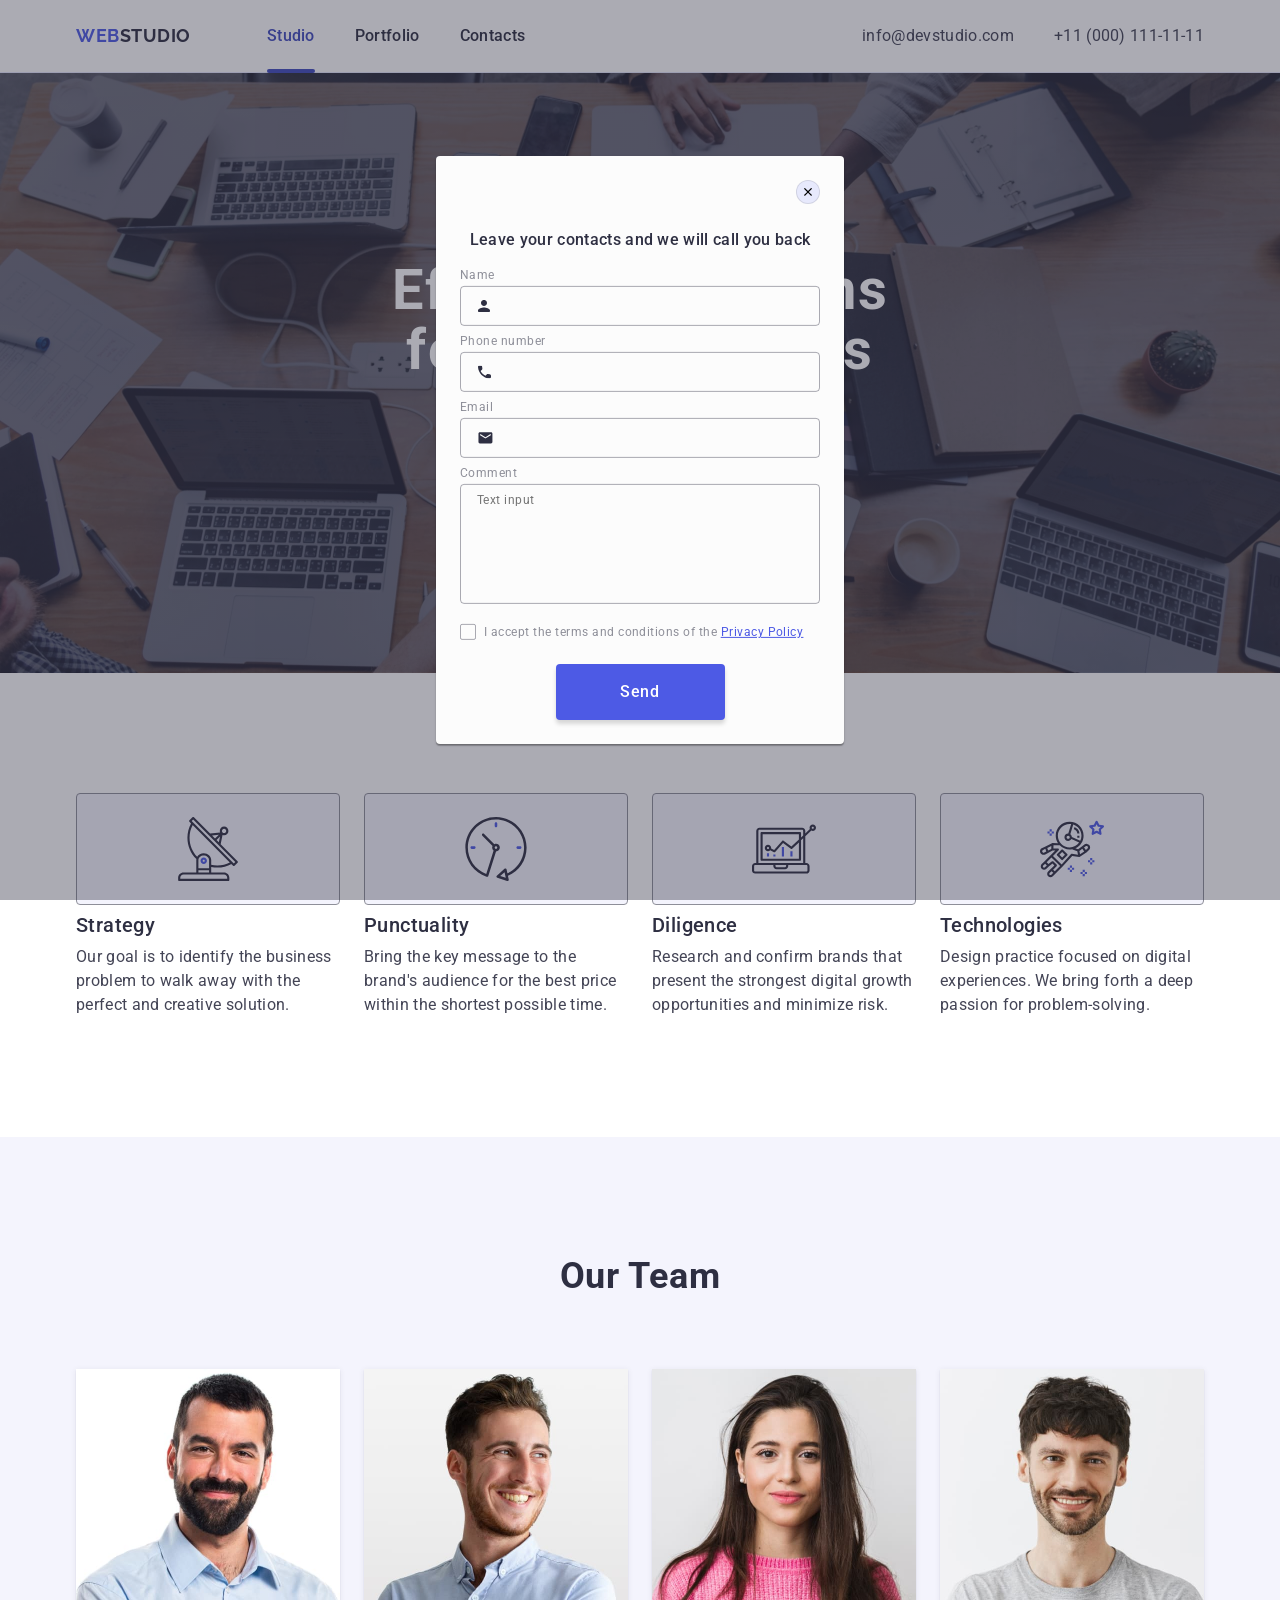
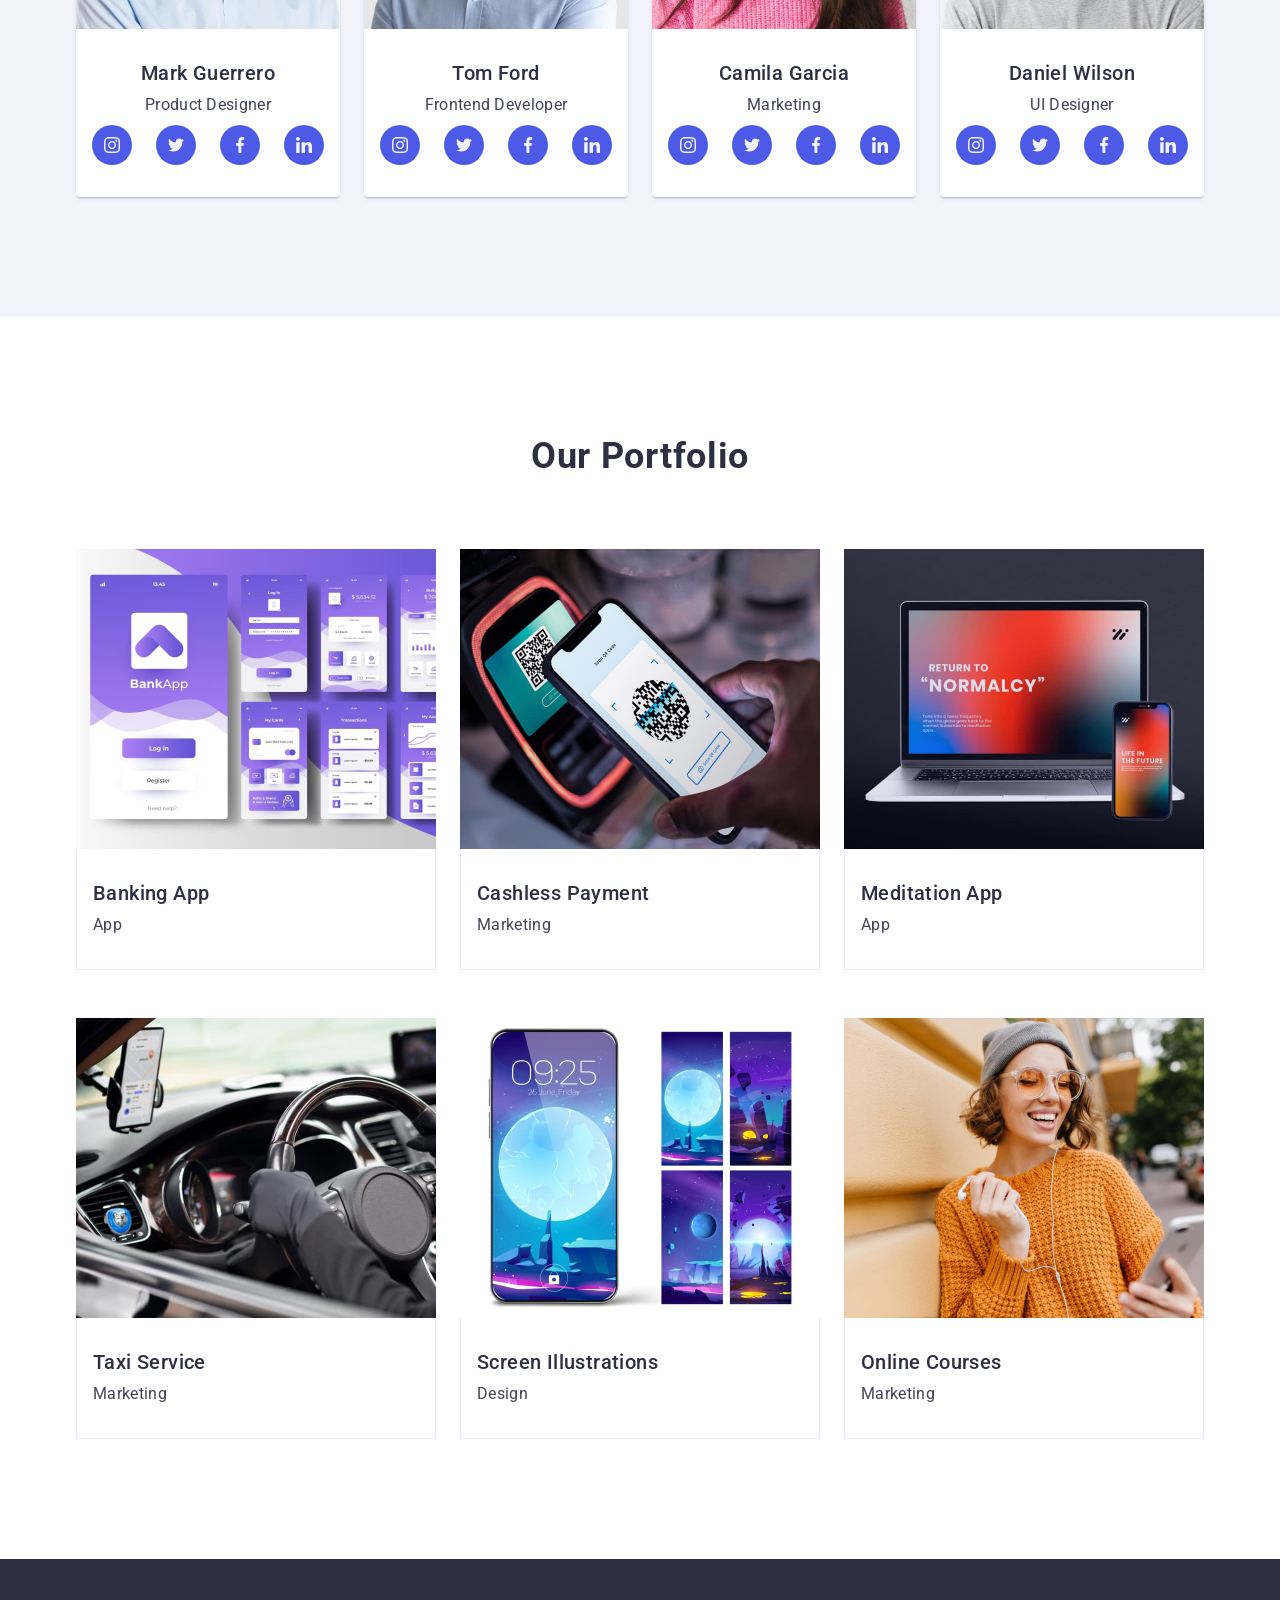
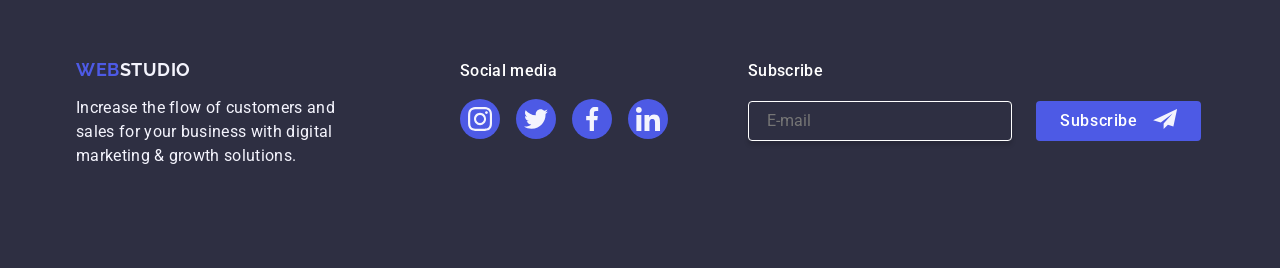
==== index.html @ f00d22ee "commit message" ====
<!DOCTYPE html>
<html lang="en">

<head>
    <meta charset="UTF-8">
    <meta name="viewport" content="width=device-width, initial-scale=1.0">
    <title>Portfolio</title>
    <link rel="preconnect" href="https://fonts.googleapis.com">
    <link rel="preconnect" href="https://fonts.gstatic.com" crossorigin>
    <link href="https://fonts.googleapis.com/css2?family=Raleway:wght@700&family=Roboto:wght@400;500;700&display=swap"
        rel="stylesheet">
    <link rel="stylesheet" href="https://cdn.jsdelivr.net/npm/modern-normalize@2.0.0/modern-normalize.min.css">
    <link rel="stylesheet" href="./css/styles.css">
</head>

<body>
    <header class="header">
        <div class="container navig">
            <nav class="nav">
                <a class="logo-link" href="./index.html">Web<span class="logo-accent">Studio</span></a>
                <ul class="nav-list">
                    <li class="nav-item"><a class="nav-link current" href="./index.html">Studio</a></li>
                    <li class="nav-item"><a class="nav-link" href="">Portfolio</a></li>
                    <li class="nav-item"><a class="nav-link" href="">Contacts</a></li>
                </ul>
            </nav>
            <address class="adres">
                <ul class="adres-list">
                    <li class="adres-item"><a class="adres-link" href="mailto:info@devstudio.com">info@devstudio.com</a>
                    </li>
                    <li class="adres-item"><a class="adres-link" href="tel:+110001111111">+11 (000) 111-11-11</a></li>
                </ul>
            </address>
        </div>
    </header>
    <main>
        <!-- ======= HERO SECTION ======= -->
        <section class="hero">
            <div class="container">
                <h1 class="hero-title">Effective Solutions for Your Business</h1>
                <button class="hero-but" type="button">Order Service</button>
            </div>
        </section>

        <!-- ======= BENEFITS SECTION ======= -->
        <section class="benef cont-pad">
            <div class="container">
                <h2 class="visually-hidden">Benefits</h2>
                <ul class="benef-list">
                    <li class="benef-item">
                        <div class="benef-cart"><svg class="benef-svg" width="64" height="64">
                                <use href="./images/icons.svg#icon-antenna"></use>
                            </svg></div>
                        <h3 class="item-title">Strategy</h3>
                        <p class="item-p">Our goal is to identify the business problem to walk away with the perfect and
                            creative
                            solution.
                        </p>
                    </li>
                    <li class="benef-item">
                        <div class="benef-cart"><svg class="benef-svg" width="64" height="64">
                                <use href="./images/icons.svg#icon-clock"></use>
                            </svg></div>
                        <h3 class="item-title">Punctuality</h3>
                        <p class="item-p">Bring the key message to the brand's audience for the best price within the
                            shortest possible
                            time.
                        </p>
                    </li>
                    <li class="benef-item">
                        <div class="benef-cart"><svg class="benef-svg" width="64" height="64">
                                <use href="./images/icons.svg#icon-diagram"></use>
                            </svg></div>
                        <h3 class="item-title">Diligence</h3>
                        <p class="item-p">Research and confirm brands that present the strongest digital growth
                            opportunities and minimize risk.
                        </p>
                    </li>
                    <li class="benef-item">
                        <div class="benef-cart"><svg class="benef-svg" width="64" height="64">
                                <use href="./images/icons.svg#icon-astronaut"></use>
                            </svg></div>
                        <h3 class="item-title">Technologies</h3>
                        <p class="item-p">Design practice focused on digital experiences. We bring forth a deep passion
                            for
                            problem-solving.
                        </p>
                    </li>
                </ul>
            </div>
        </section>

        <!-- ======= TEAM SECTION ======= -->
        <section class="team cont-pad">
            <div class="container">
                <h2 class="team-title">Our Team</h2>
                <ul class="team-list">
                    <li class="team-item">
                        <img class="team-img" src="./images/our-team/mark-guerrero.jpg" alt="Mark Guerrero" width="264">
                        <div class="item-hp">
                            <h3 class="item-title">Mark Guerrero</h3>
                            <p class="item-p">Product Designer</p>
                            <ul class="svg-list">
                                <li class="svg-card"><a href="https://www.instagram.com/" target="_blank"
                                        class="svg-link"><svg class="team-soc" width="16" height="16">
                                            <use href="./images/icons.svg#icon-instagram"></use>
                                        </svg></a></li>
                                <li class="svg-card"><a href="https://twitter.com/" target="_blank"
                                        class="svg-link"><svg class="team-soc" width="16" height="16">
                                            <use href="./images/icons.svg#icon-twitter"></use>
                                        </svg></a></li>
                                <li class="svg-card"><a href="https://www.facebook.com/" target="_blank"
                                        class="svg-link"><svg class="team-soc" width="16" height="16">
                                            <use href="./images/icons.svg#icon-facebook"></use>
                                        </svg></a></li>
                                <li class="svg-card"><a href="https://www.linkedin.com/" target="_blank"
                                        class="svg-link"><svg class="team-soc" width="16" height="16">
                                            <use href="./images/icons.svg#icon-linkedin"></use>
                                        </svg></a></li>
                            </ul>
                        </div>
                    </li>
                    <li class="team-item">
                        <img class="team-img" src="./images/our-team/tom-ford.jpg" alt="Tom Ford" width="264">
                        <div class="item-hp">
                            <h3 class="item-title">Tom Ford</h3>
                            <p class="item-p">Frontend Developer</p>
                            <ul class="svg-list">
                                <li class="svg-card"><a href="https://www.instagram.com/" target="_blank"
                                        class="svg-link"><svg class="team-soc" width="16" height="16">
                                            <use href="./images/icons.svg#icon-instagram"></use>
                                        </svg></a></li>
                                <li class="svg-card"><a href="https://twitter.com/" target="_blank"
                                        class="svg-link"><svg class="team-soc" width="16" height="16">
                                            <use href="./images/icons.svg#icon-twitter"></use>
                                        </svg></a></li>
                                <li class="svg-card"><a href="https://www.facebook.com/" target="_blank"
                                        class="svg-link"><svg class="team-soc" width="16" height="16">
                                            <use href="./images/icons.svg#icon-facebook"></use>
                                        </svg></a></li>
                                <li class="svg-card"><a href="https://www.linkedin.com/" target="_blank"
                                        class="svg-link"><svg class="team-soc" width="16" height="16">
                                            <use href="./images/icons.svg#icon-linkedin"></use>
                                        </svg></a></li>
                            </ul>
                        </div>
                    </li>
                    <li class="team-item">
                        <img class="team-img" src="./images/our-team/camila-garcia.jpg" alt="Camila Garcia" width="264">
                        <div class="item-hp">
                            <h3 class="item-title">Camila Garcia</h3>
                            <p class="item-p">Marketing</p>
                            <ul class="svg-list">
                                <li class="svg-card"><a href="https://www.instagram.com/" target="_blank"
                                        class="svg-link"><svg class="team-soc" width="16" height="16">
                                            <use href="./images/icons.svg#icon-instagram"></use>
                                        </svg></a></li>
                                <li class="svg-card"><a href="https://twitter.com/" target="_blank"
                                        class="svg-link"><svg class="team-soc" width="16" height="16">
                                            <use href="./images/icons.svg#icon-twitter"></use>
                                        </svg></a></li>
                                <li class="svg-card"><a href="https://www.facebook.com/" target="_blank"
                                        class="svg-link"><svg class="team-soc" width="16" height="16">
                                            <use href="./images/icons.svg#icon-facebook"></use>
                                        </svg></a></li>
                                <li class="svg-card"><a href="https://www.linkedin.com/" target="_blank"
                                        class="svg-link"><svg class="team-soc" width="16" height="16">
                                            <use href="./images/icons.svg#icon-linkedin"></use>
                                        </svg></a></li>
                            </ul>
                        </div>
                    </li>
                    <li class="team-item">
                        <img class="team-img" src="./images/our-team/daniel-wilson.jpg" alt="Daniel Wilson" width="264">
                        <div class="item-hp">
                            <h3 class="item-title">Daniel Wilson</h3>
                            <p class="item-p">UI Designer</p>
                            <ul class="svg-list">
                                <li class="svg-card"><a href="https://www.instagram.com/" target="_blank"
                                        class="svg-link"><svg class="team-soc" width="16" height="16">
                                            <use href="./images/icons.svg#icon-instagram"></use>
                                        </svg></a></li>
                                <li class="svg-card"><a href="https://twitter.com/" target="_blank"
                                        class="svg-link"><svg class="team-soc" width="16" height="16">
                                            <use href="./images/icons.svg#icon-twitter"></use>
                                        </svg></a></li>
                                <li class="svg-card"><a href="https://www.facebook.com/" target="_blank"
                                        class="svg-link"><svg class="team-soc" width="16" height="16">
                                            <use href="./images/icons.svg#icon-facebook"></use>
                                        </svg></a></li>
                                <li class="svg-card"><a href="https://www.linkedin.com/" target="_blank"
                                        class="svg-link"><svg class="team-soc" width="16" height="16">
                                            <use href="./images/icons.svg#icon-linkedin"></use>
                                        </svg></a></li>
                            </ul>
                        </div>
                    </li>
                </ul>
            </div>
        </section>

        <!-- ======= PORTFOLLIO SECTION ======= -->
        <section class="portf cont-pad">
            <div class="container">
                <h2 class="portf-title">Our Portfolio</h2>
                <ul class="portf-list">
                    <li class="portf-item">
                        <div class="overlay-thumb">
                            <img class="portf-img" src="./images/our-portfolio/banking-app.jpg" alt="Mark Guerrero"
                                width="360">
                            <p class="overlay-text">14 Stylish and User-Friendly App Design Concepts · Task Manager App
                                · Calorie Tracker App · Exotic Fruit
                                Ecommerce App ·
                                Cloud Storage App</p>
                        </div>
                        <div class="portf-hp">
                            <h3 class="item-title">Banking App</h3>
                            <p class="item-p">App</p>
                        </div>
                    </li>
                    <li class="portf-item">
                        <div class="overlay-thumb">
                            <img class="portf-img" src="./images/our-portfolio/cashless-payment.jpg" alt="Tom Ford"
                                width="360">
                            <p class="overlay-text">14 Stylish and User-Friendly App Design Concepts · Task Manager App
                                · Calorie Tracker App · Exotic Fruit
                                Ecommerce App ·
                                Cloud Storage App</p>
                        </div>
                        <div class="portf-hp">
                            <h3 class="item-title">Cashless Payment</h3>
                            <p class="item-p">Marketing</p>
                        </div>
                    </li>
                    <li class="portf-item">
                        <div class="overlay-thumb">
                            <img class="portf-img" src="./images/our-portfolio/meditation-app.jpg" alt="Camila Garcia"
                                width="360">
                            <p class="overlay-text">14 Stylish and User-Friendly App Design Concepts · Task Manager App
                                · Calorie Tracker App · Exotic Fruit
                                Ecommerce App ·
                                Cloud Storage App</p>
                        </div>
                        <div class="portf-hp">
                            <h3 class="item-title">Meditation App</h3>
                            <p class="item-p">App</p>
                        </div>
                    </li>
                    <li class="portf-item">
                        <div class="overlay-thumb">
                            <img class="portf-img" src="./images/our-portfolio/taxi-service.jpg" alt="Daniel Wilson"
                                width="360">
                            <p class="overlay-text">14 Stylish and User-Friendly App Design Concepts · Task Manager App
                                · Calorie Tracker App · Exotic Fruit
                                Ecommerce App ·
                                Cloud Storage App</p>
                        </div>
                        <div class="portf-hp">
                            <h3 class="item-title">Taxi Service</h3>
                            <p class="item-p">Marketing</p>
                        </div>
                    </li>
                    <li class="portf-item">
                        <div class="overlay-thumb">
                            <img class="portf-img" src="./images/our-portfolio/screen-illustrations.jpg"
                                alt="Daniel Wilson" width="360">
                            <p class="overlay-text">14 Stylish and User-Friendly App Design Concepts · Task Manager App
                                · Calorie Tracker App · Exotic Fruit
                                Ecommerce App ·
                                Cloud Storage App</p>
                        </div>
                        <div class="portf-hp">
                            <h3 class="item-title">Screen Illustrations</h3>
                            <p class="item-p">Design</p>
                        </div>
                    </li>
                    <li class="portf-item">
                        <div class="overlay-thumb">
                            <img class="portf-img" src="./images/our-portfolio/online-courses.jpg" alt="Daniel Wilson"
                                width="360">
                            <p class="overlay-text">14 Stylish and User-Friendly App Design Concepts · Task Manager App
                                · Calorie Tracker App · Exotic Fruit
                                Ecommerce App ·
                                Cloud Storage App</p>
                        </div>
                        <div class="portf-hp">
                            <h3 class="item-title">Online Courses</h3>
                            <p class="item-p">Marketing</p>
                        </div>
                    </li>
                </ul>
            </div>
        </section>
    </main>
    <footer class="foot">
        <div class="container">
            <div class="box-foot">
                <a class="logof-link" href="./index.html">Web<span class="logof-sp">Studio</span></a>
                <p class="foot-p">
                    Increase the flow of customers and sales for your business with digital marketing & growth
                    solutions.
                </p>
            </div>
            <div class="soc-foot">
                <p class="socf-p">Social media</p>
                <ul class="soc-list">
                    <li class="svg-card"><a href="https://www.instagram.com/" target="_blank" class="svg-link"><svg
                                class="team-soc" width="24" height="24">
                                <use href="./images/icons.svg#icon-instagram"></use>
                            </svg></a></li>
                    <li class="svg-card"><a href="https://twitter.com/" target="_blank" class="svg-link"><svg
                                class="team-soc" width="24" height="24">
                                <use href="./images/icons.svg#icon-twitter"></use>
                            </svg></a></li>
                    <li class="svg-card"><a href="https://www.facebook.com/" target="_blank" class="svg-link"><svg
                                class="team-soc" width="24" height="24">
                                <use href="./images/icons.svg#icon-facebook"></use>
                            </svg></a></li>
                    <li class="svg-card"><a href="https://www.linkedin.com/" target="_blank" class="svg-link"><svg
                                class="team-soc" width="24" height="24">
                                <use href="./images/icons.svg#icon-linkedin"></use>
                            </svg></a></li>
                </ul>
            </div>
            <div class="fot-form">
                <form class="sub-form" name="issue_report_form" autocomplete="off">
                    <p class="sub-label">
                        Subscribe
                        <input class="sub-input" type="email" name="email" placeholder="E-mail" required>
                    </p>
                    <button class="sub-button" type="submit">Subscribe <svg class="team-soc" width="24" height="20">
                            <use href="./images/icons.svg#icon-send"></use>
                        </svg></button>
                </form>
            </div>
        </div>
    </footer>
    <!-- ======= MODAL SECTION ======= -->
    <div class="modal-overlay is-open">
        <div class="modal">
            <button type="button" class="modal-close-btn">
                <svg class="modal-close-icon" width="8" height="8">
                    <use href="./images/icons.svg#icon-close"></use>
                </svg>
            </button>
            <p class="group-title">Leave your contacts and we will call you back</p>
            <form class="form-modal" name="issue_report_form" autocomplete="off">
                <div class="form-group">
                    <label for="username" class="form-label">Name</label>
                    <div class="form-wrap">
                        <input class="form-input" type="text" id="username" name="username" required>
                        <svg class="form-icon" width="12" height="12">
                            <use href="./images/icons.svg#icon-person"></use>
                        </svg>
                    </div>
                    <label for="contact_tel" class="form-label">
                        Phone number
                    </label>
                    <div class="form-wrap">
                        <input class="form-input" type="tel" id="contact_tel" name="contact_tel" required>
                        <svg class="form-icon" width="13" height="13">
                            <use href="./images/icons.svg#icon-phone"></use>
                        </svg>
                    </div>
                    <label for="email" class="form-label">
                        Email
                    </label>
                    <div class="form-wrap">
                        <input class="form-input" type="email" id="email" name="email" required>
                        <svg class="form-icon" width="15" height="12">
                            <use href="./images/icons.svg#icon-mail"></use>
                        </svg>
                    </div>
                    <label for="descript" class="form-label">
                        Comment
                        <textarea class="textarea-input" id="descript" name="descript" placeholder="Text input"></textarea>
                    </label>
                </div>
                <div class="polici">
                    <input class="checkbox visually-hidden" id="priv-polici" type="checkbox" name="polici" value="true"
                        required>
                    <label class="pol-label" for="priv-polici">
                        <span class="pol-checkbox">
                            <svg class="icon-checked" width="10" height="8">
                                <use href="./images/icons.svg#icon-chek"></use>
                            </svg>
                        </span>
                        I accept the terms and conditions of the&nbsp;<a class="modlink" href="">Privacy Policy</a>
                    </label>
                </div>
                <button class="button-modal" type="submit">Send</button>
            </form>
        </div>
    </div>
</body>

</html>
---- css/styles.css ----
body {
    font-family: "Roboto", sans-serif;
    background-color: #ffffff;
    color: #434455;
}
*,
*::before,
*::after {
    box-sizing: border-box;
}
ul,
ol {
    list-style-type: none;
    margin: 0;
    padding: 0;
}
a {
    text-decoration: none;
}
button {
    cursor: pointer;
}
h1,
h2,
h3,
h4,
h5,
h6,
p {
    margin-top: 0;
    margin-bottom: 0;
}

img {
    display: block;
    max-width: 100%;
}
.container {
    width: 1158px;
    padding: 0 15px;
    margin: 0 auto;
}
.cont-pad {
    padding-top: 120px;
    padding-bottom: 120px;
}
fieldset {
    padding: 0;
    margin: 0;
    border: none;
}
/* ======= HEADER SECTION =======*/
.header {
    display: flex;
    align-items: center;
    border-bottom: 1px solid #e7e9fc;
    box-shadow: 0 1px 6px 0 rgba(46, 47, 66, 0.08),
        0 1px 1px 0 rgba(46, 47, 66, 0.16),
        0 2px 1px 0 rgba(46, 47, 66, 0.08);
}
.logo-accent {
    color: #2e2f42;
}
.logo-link {
    font-family: "Raleway", sans-serif;
    font-weight: 700;
    font-size: 18px;
    line-height: 1.17;
    letter-spacing: 0.03em;
    text-transform: uppercase;
    color: #4d5ae5;
    padding-top: 24px;
    padding-bottom: 24px;
    margin-right: 76px;
}
.navig {
    display: flex;
    justify-content: space-between;
}
.nav {
    display: flex;
    align-items: center;
}
.nav-list {
    display: flex;
    gap: 40px;
}
.nav-item {
    letter-spacing: 0.02em;
    color: #2e2f42;
}
.nav-link {
    font-weight: 500;
    font-size: 16px;
    letter-spacing: 0.02em;
    line-height: 1.5;
    color: #2e2f42;
    padding: 24px 0;
    display: block;

    transition: color 250ms cubic-bezier(0.4, 0, 0.2, 1);
}
.nav-link:hover,
.nav-link:focus {
    color: #404bbf;
}
.nav-link.current {
    position: relative;
    color: #404bbf;
}
.nav-link.current::after {
    content: "";
    position: absolute;
    left: 0;
    display: block;
    width: 100%;
    height: 4px;
    background-color: #404bbf;
    border-radius: 2px;
    bottom: -1px;
}

.adres {
    font-style: normal;
}
.adres-list {
    display: flex;
    gap: 40px;
    justify-content: flex-end;
    padding: 24px 0;
}
.adres-link {
    font-weight: 400;
    font-size: 16px;
    line-height: 1.5;
    letter-spacing: 0.02em;
    color: #434455;

    transition: color 250ms cubic-bezier(0.4, 0, 0.2, 1);
}
.adres-link:hover,
.adres-link:focus {
    color: #404bbf;
}

main {
    flex-grow: 1;
}

/* ======= HERO SECTION =======*/
.hero {
    padding-top: 188px;
    padding-bottom: 188px;
    background: #2e2f42;
    text-align: center;
    max-width: 1440px;
    margin-left: auto;
    margin-right: auto;
    background-image: linear-gradient(to bottom, rgba(46, 47, 66, 0.7), rgba(46, 47, 66, 0.7)), url(../images/hero/hero-img.jpg);
    background-repeat: no-repeat;
    background-position: center;
    background-size: cover;
}
.hero-title {
    font-weight: 700;
    font-size: 56px;
    line-height: 1.07;
    letter-spacing: 0.02em;
    text-align: center;
    color: #ffffff;
    max-width: 496px;
    padding-top: 0;
    margin-bottom: 48px;
    margin-right: auto;
    margin-left: auto;
}
.hero-but {
    font-weight: 500;
    font-size: 16px;
    line-height: 1.5;
    letter-spacing: 0.04em;
    color: #ffffff;
    background-color: #4d5ae5;
    box-shadow: 0 4px 4px 0 rgba(0, 0, 0, 0.15);
    border: 0;
    border-radius: 4px;
    padding: 16px 32px;
    margin: 0 auto;
    display: block;
    min-width: 169px;

    transition: background-color 250ms cubic-bezier(0.4, 0, 0.2, 1);
}
.hero-but:hover,
.hero-but:focus {
    background-color: #404bbf;
}

/* ======= BENEFITS SECTION ======= */
.visually-hidden {
    position: absolute;
    width: 1px;
    height: 1px;
    margin: -1px;
    border: 0;
    padding: 0;
    white-space: nowrap;
    clip-path: inset(100%);
    clip: rect(0 0 0 0);
    overflow: hidden;
}
.benef-list {
    display: flex;
    gap: 24px;
}
.benef-item {
    flex-basis: calc((100% - 72px) / 4);
}
.benef-cart {
    display: flex;
    justify-content: center;
    align-items: center;
    border: 1px solid #8e8f99;
    border-radius: 4px;
    width: 264px;
    height: 112px;
    margin-bottom: 8px;
    background: #f4f4fd;
}
.item-title {
    font-weight: 500;
    font-size: 20px;
    line-height: 1.2;
    letter-spacing: 0.02em;
    color: #2e2f42;
    margin-bottom: 8px;
}
.item-p {
    font-weight: 400;
    font-size: 16px;
    line-height: 1.5;
    letter-spacing: 0.02em;
}

/* ======= TEAM SECTION ======= */
.team {
    background: #f4f4fd;
}
.team-item {
    background-color: #FFFFFF;
    flex-basis: calc((100% - 72px) / 4);
    box-shadow: 0 2px 1px 0 rgba(46, 47, 66, 0.08), 0 1px 1px 0 rgba(46, 47, 66, 0.16), 0 1px 6px 0 rgba(46, 47, 66, 0.08);
    border-radius: 0 0 4px 4px;
}
.team-list {
    display: flex;
    gap: 24px;
}
.team-item .item-p {
    margin-bottom: 8px;
}
.item-hp {
    text-align: center;
    padding: 32px 0px;
}
.svg-list {
    display: flex;
    gap: 24px;
    justify-content: center;
}
.svg-card {
    display: flex;
    justify-content: center;
    align-items: center;
    width: 40px;
    height: 40px;
}
.svg-link {
    display: flex;
    width: 100%;
    height: 100%;
    align-items: center;
    justify-content: center;
    cursor: pointer;
    border-radius: 50%;
    background-color: #4d5ae5;

    transition: background-color 250ms cubic-bezier(0.4, 0, 0.2, 1);
}
.svg-link:hover,
.svg-link:focus {
    background-color: #404bbf;
}
.team-title {
    font-weight: 700;
    font-size: 36px;
    line-height: 1.11;
    letter-spacing: 0.02em;
    text-align: center;
    text-transform: capitalize;
    color: #2e2f42;
    margin-bottom: 72px;
}
.team-soc {
    fill: #f4f4fd;
}

/* ======= PORTFOLLIO SECTION ======= */
.portf-title {
    font-weight: 700;
    font-size: 36px;
    line-height: 1.11;
    letter-spacing: 0.02em;
    text-align: center;
    text-transform: capitalize;
    color: #2e2f42;
    margin-bottom: 72px;
}
.portf-list {
    display: flex;
    gap: 24px;
    row-gap: 48px;
    flex-wrap: wrap;
}
.portf-item {
    flex-basis: calc((100% - 48px) / 3);
}
/* .portf-item {
    position: relative;
    overflow: hidden;

    transition: box-shadow 250ms cubic-bezier(0.4, 0, 0.2, 1);
} */
.overlay-thumb {
    position: relative;
    overflow: hidden;
    overlay: auto;
}
.overlay-text {
    position: absolute;
    top: 0;
    left: 0;
    width: 100%;
    height: 100%;
    padding: 40px 32px;
    font-family: "Roboto", sans-serif;
    font-weight: 400;
    font-size: 16px;
    line-height: 1.5;
    letter-spacing: 0.02em;
    color: #f4f4fd;
    background-color: #4d5ae5;
    
    transform: translateY(100%);
    transition: transform 250ms cubic-bezier(0.4, 0, 0.2, 1);
    
}
.portf-item:hover .overlay-text,
.portf-item:focus .overlay-text {
    transform: translateY(0);
}
.portf-item:hover,
.portf-item:focus {
    box-shadow: 0 2px 1px 0 rgba(46, 47, 66, 0.08), 0 1px 1px 0 rgba(46, 47, 66, 0.16), 0 1px 6px 0 rgba(46, 47, 66, 0.08);
}
.portf-hp {
    border-bottom: 1px solid #e7e9fc;
    border-left: 1px solid #e7e9fc;
    border-right: 1px solid #e7e9fc;
    padding: 32px 16px;
    /* box-shadow: none; */
}

/* ======= FOOTER SECTION ======= */
.foot {
    background-color: #2e2f42;
    color: #f4f4fd;
    padding-top: 100px;
    padding-bottom: 100px;
}
.foot .container {
    display: flex;
    flex-wrap: wrap;
    align-items: baseline;
}
.logof-link {
    font-family: "Raleway", sans-serif;
    font-weight: 700;
    font-size: 18px;
    line-height: 1.17;
    letter-spacing: 0.03em;
    text-transform: uppercase;
    color: #4d5ae5;
    display: inline-block;
    margin-bottom: 16px;
}
.logof-sp {
    color: #f4f4fd;
}
.foot-p {
    font-weight: 400;
    font-size: 16px;
    line-height: 1.5;
    letter-spacing: 0.02em;
    color: #f4f4fd;
    width: 264px;
}
.box-foot {
    margin-right: 120px;
}
.soc-foot {
    padding-bottom: 0px;
}
.socf-p {
    font-family: "Roboto", sans-serif;
    font-weight: 500;
    font-size: 16px;
    line-height: 1.5;
    letter-spacing: 0.02em;
    color: #ffffff;
    margin-bottom: 16px;
}
.soc-list {
    display: flex;
    gap: 16px;
}
.team-soc {
    fill: #f4f4fd;
}
.soc-foot .svg-link:hover,
.soc-foot .svg-link:focus {
    background-color: #31d0aa;
}
.sub-form {
    display: flex;
    align-items: flex-end;
    margin-left: 80px;
}
.sub-label {
    font-family: "Roboto", sans-serif;
    font-weight: 500;
    font-size: 16px;
    line-height: 1.5;
    letter-spacing: 0.02em;
    color: #ffffff;
    display: flex;
    flex-direction: column;
    margin-right: 24px;
}
.sub-input {
    border: 1px solid #ffffff;
    border-radius: 4px;
    width: 264px;
    height: 40px;
    box-shadow: 0 4px 4px 0 rgba(0, 0, 0, 0.15);
    margin-top: 18px;
    background-color:#2e2f42;
    padding: 18px;
    color: #ffffff;
}
.sub-button {
    font-family: "Roboto", sans-serif;
    font-weight: 500;
    font-size: 16px;
    display: flex;
    line-height: 1.5;
    letter-spacing: 0.04em;
    text-align: center;
    color: #ffffff;
    border-radius: 4px;
    padding: 8px 24px;
    width: 165px;
    height: 40px;
    background-color: #4d5ae5;
    justify-content: space-between;
    border: none;
}

.modal-overlay {
    position: fixed;
    top: 0;
    left: 0;
    width: 100%;
    height: 100%;
    z-index: 999;
    background: rgba(46, 47, 66, 0.4);
    opacity: 0;
    visibility: hidden;
    pointer-events: none;
    transition: opacity 250ms cubic-bezier(0.4, 0, 0.2, 1), visibility 250ms cubic-bezier(0.4, 0, 0.2, 1);
}
.is-open {
    opacity: 1;
    visibility: visible;
    pointer-events: auto;
}
.modal {
    position: absolute;
    top: 50%;
    left: 50%;
    transform: translate(-50%, -50%) scale(1);
    width: 408px;
    padding: 72px 24px 24px 24px;
    min-height: 584px;
    background-color: #fcfcfc;
    border-radius: 4px;
    transition: transform 250ms cubic-bezier(0.4, 0, 0.2, 1) ;
    box-shadow: 0px 1px 1px rgba(0, 0, 0, 0.14),
    0px 1px 3px rgba(0, 0, 0, 0.12),
    0px 2px 1px rgba(0, 0, 0, 0.2);
}
.modal-close-btn {
    position: absolute;
    top: 24px;
    right: 24px;
    width: 24px;
    height: 24px;
    border-radius: 50%;
    padding: 0;
    cursor: pointer;
    border: 1px solid rgba(0, 0, 0, 0.1);
    background-color: #e7e9fc;
    display: flex;
    justify-content: center;
    align-items: center;
    transition: background-color 250ms cubic-bezier(0.4, 0, 0.2, 1), border 250ms cubic-bezier(0.4, 0, 0.2, 1);
}
.modal-close-btn:hover,
.modal-close-btn:focus {
    background-color: #404bbf;
    border: none;
}
.modal-close-icon {
    transition: fill 250ms cubic-bezier(0.4, 0, 0.2, 1);
}
.modal-close-btn:hover > .modal-close-icon,
.modal-close-btn:focus > .modal-close-icon {
    fill: #ffffff;
}
.form-modal {
    display: flex;
    flex-direction: column;
}
.form-group {
    margin-bottom: 16px;
    border: 0;
}
.group-title {
    font-family: "Roboto", sans-serif;
    font-weight: 500;
    font-size: 16px;
    line-height: 1.5;
    letter-spacing: 0.02em;
    text-align: center;
    color: #2e2f42;
    margin-bottom: 16px;

}
.form-label {
    font-family: "Roboto", sans-serif;
    font-weight: 400;
    font-size: 12px;
    line-height: 1.17;
    letter-spacing: 0.04em;
    color: #8e8f99;
    width: 100%;
    display: flex;
    flex-direction: column;
    margin-bottom: 4px;
}
.form-wrap {
    position: relative;
    margin-bottom: 8px;
}
.form-icon {
    position: absolute;
    top: 50%;
    left: 18px;
    transform: translateY(-50%);
    fill: #2e2f42;
    transition: fill 250ms cubic-bezier(0.4, 0, 0.2, 1), border 250ms cubic-bezier(0.4, 0, 0.2, 1);
}

textarea {
    font-family: inherit;
}

.form-input:focus+.form-icon {
    fill: #4d5ae5;
}
.form-input {
    font-weight: 400;
    font-size: 12px;
    line-height: 1.17;
    letter-spacing: 0.04em;
    color: rgba(46, 47, 66, 0.4);
    border: 1px solid rgba(46, 47, 66, 0.4);
    border-radius: 4px;       
    width: 100%;
    height: 40px;   
    padding-left: 38px;
    background-color: transparent;
    transition: border 250ms cubic-bezier(0.4, 0, 0.2, 1), border 250ms cubic-bezier(0.4, 0, 0.2, 1);
}
.form-input:focus {
    border: 1px solid #4d5ae5;
    outline: transparent;
}

.textarea-input {
    font-family: "Roboto", sans-serif;
    font-weight: 400;
    font-size: 12px;
    line-height: 1.16667;
    letter-spacing: 0.04em;
    color: rgba(46, 47, 66, 0.4);
    border: 1px solid rgba(46, 47, 66, 0.4);
    border-radius: 4px;
    margin-top: 4px;
    height: 120px;
    padding: 8px 16px;
    resize: none;
    background-color: transparent;
    transition: border 250ms cubic-bezier(0.4, 0, 0.2, 1), border 250ms cubic-bezier(0.4, 0, 0.2, 1);
}
.textarea-input:focus {
    border: 1px solid #4d5ae5;
    outline: transparent;
}
.polici {
    margin-bottom: 24px;
}
.pol-label {
    /* font-family: "Roboto", sans-serif; */
    font-weight: 400;
    font-size: 12px;
    line-height: 1.17;
    letter-spacing: 0.04em;
    color: #8e8f99;
    display: flex;
    justify-content: flex-start;
    flex-direction: row;
    align-items: center;
}
.pol-checkbox {
    display: inline-flex;
    justify-content: center;
    align-items: center;
    width: 16px;
    height: 16px;
    border-radius: 2px;
    border: 1px solid rgba(46, 47, 66, 0.4);
    cursor: pointer;
    fill: transparent;
    background-color: transparent;
    margin-right: 8px;
    transition: border 250ms cubic-bezier(0.4, 0, 0.2, 1), fill 250ms cubic-bezier(0.4, 0, 0.2, 1), background-color 250ms cubic-bezier(0.4, 0, 0.2, 1);
}
.checkbox:checked+.pol-label .pol-checkbox {
    border: 1px solid #404bbf;
    background-color: #404bbf;
    fill: #f4f4fd;
}

.checkbox:focus+.pol-label .pol-checkbox {
    outline: 1px solid #404bbf;

}

.modlink {
    line-height: 1.34;
    text-decoration: underline;
    color: #4d5ae5;
}
.button-modal {
    font-weight: 500;
    font-size: 16px;
    line-height: 1.5;
    letter-spacing: 0.04em;
    text-align: center;
    color: #ffffff;
    border-radius: 4px;
    padding: 16px 32px;
    width: 169px;
    height: 56px;
    border: 0;
    box-shadow: 0 4px 4px 0 rgba(0, 0, 0, 0.15);
    background-color: #4d5ae5;
    margin: 0 auto;
    transition: background-color 250ms cubic-bezier(0.4, 0, 0.2, 1);
}
    
.button-modal:hover,
.button-modal:focus {
    background-color: #404bbf;
}
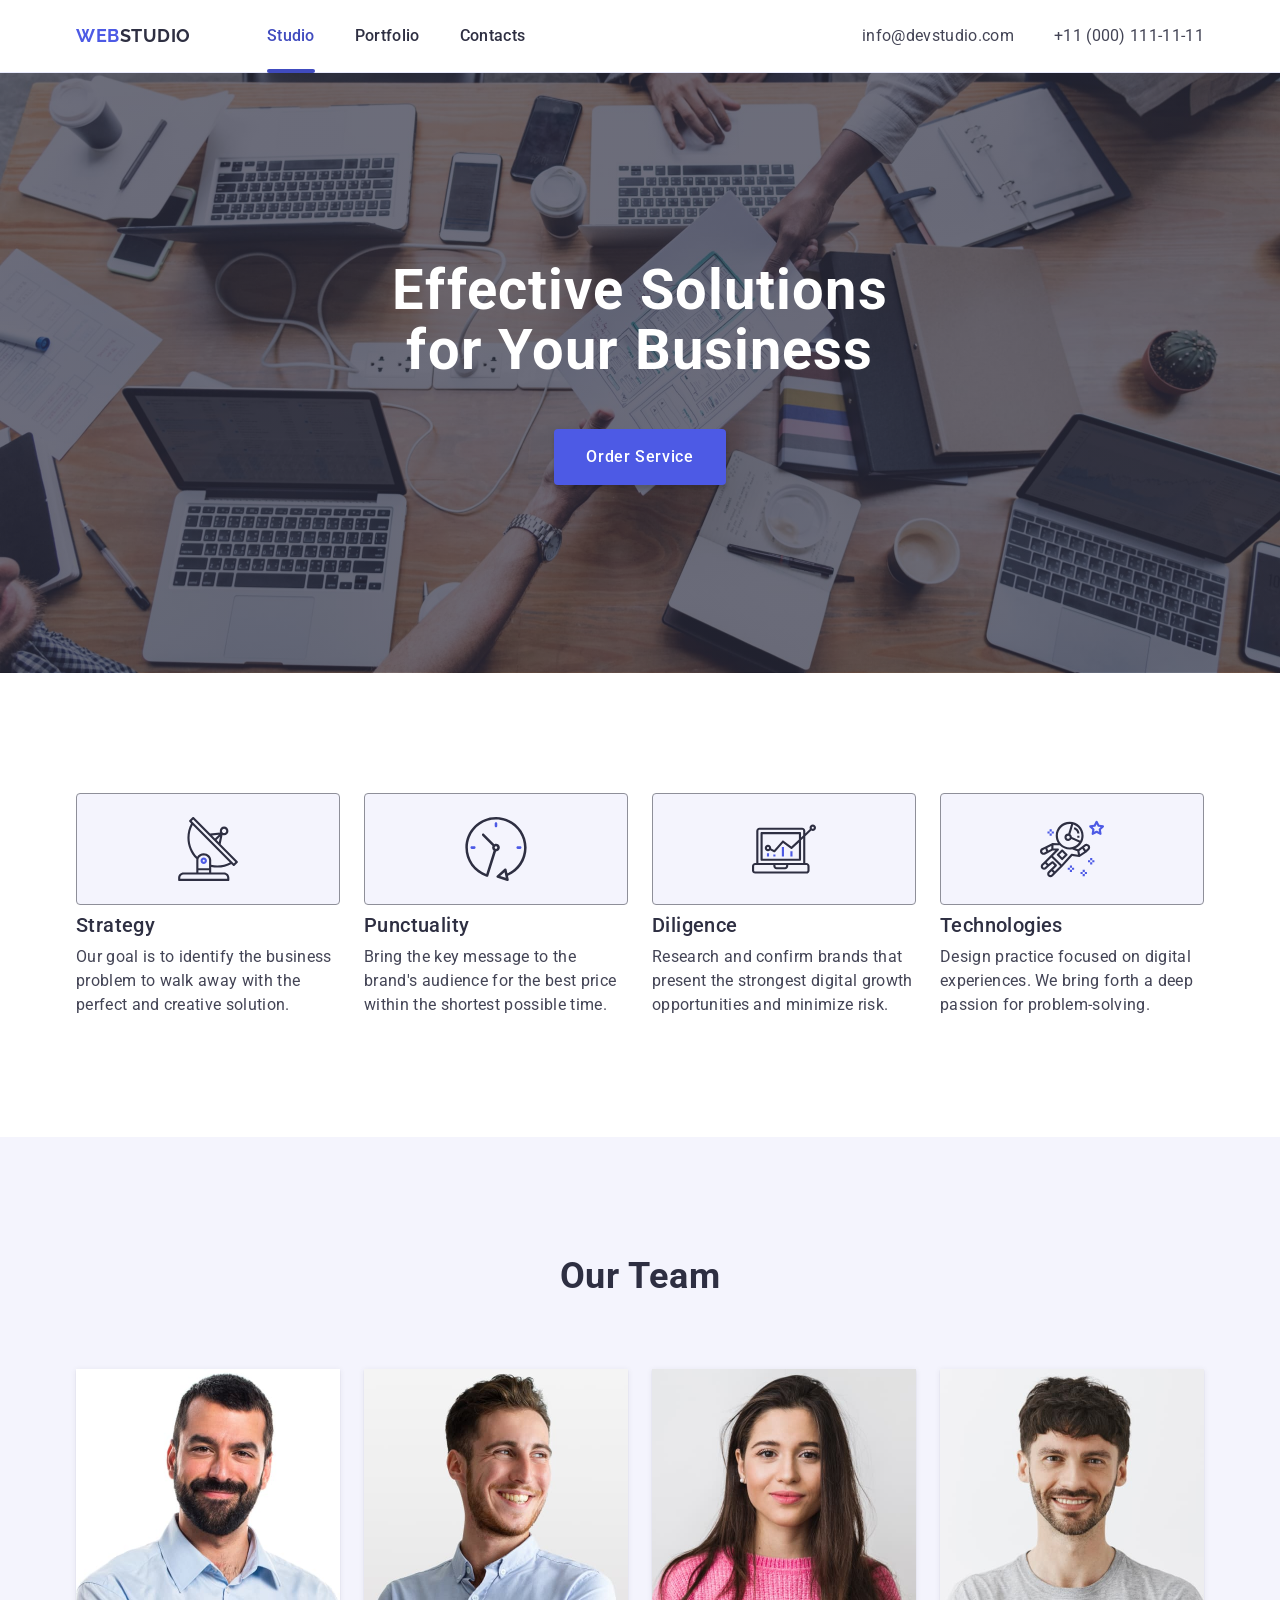
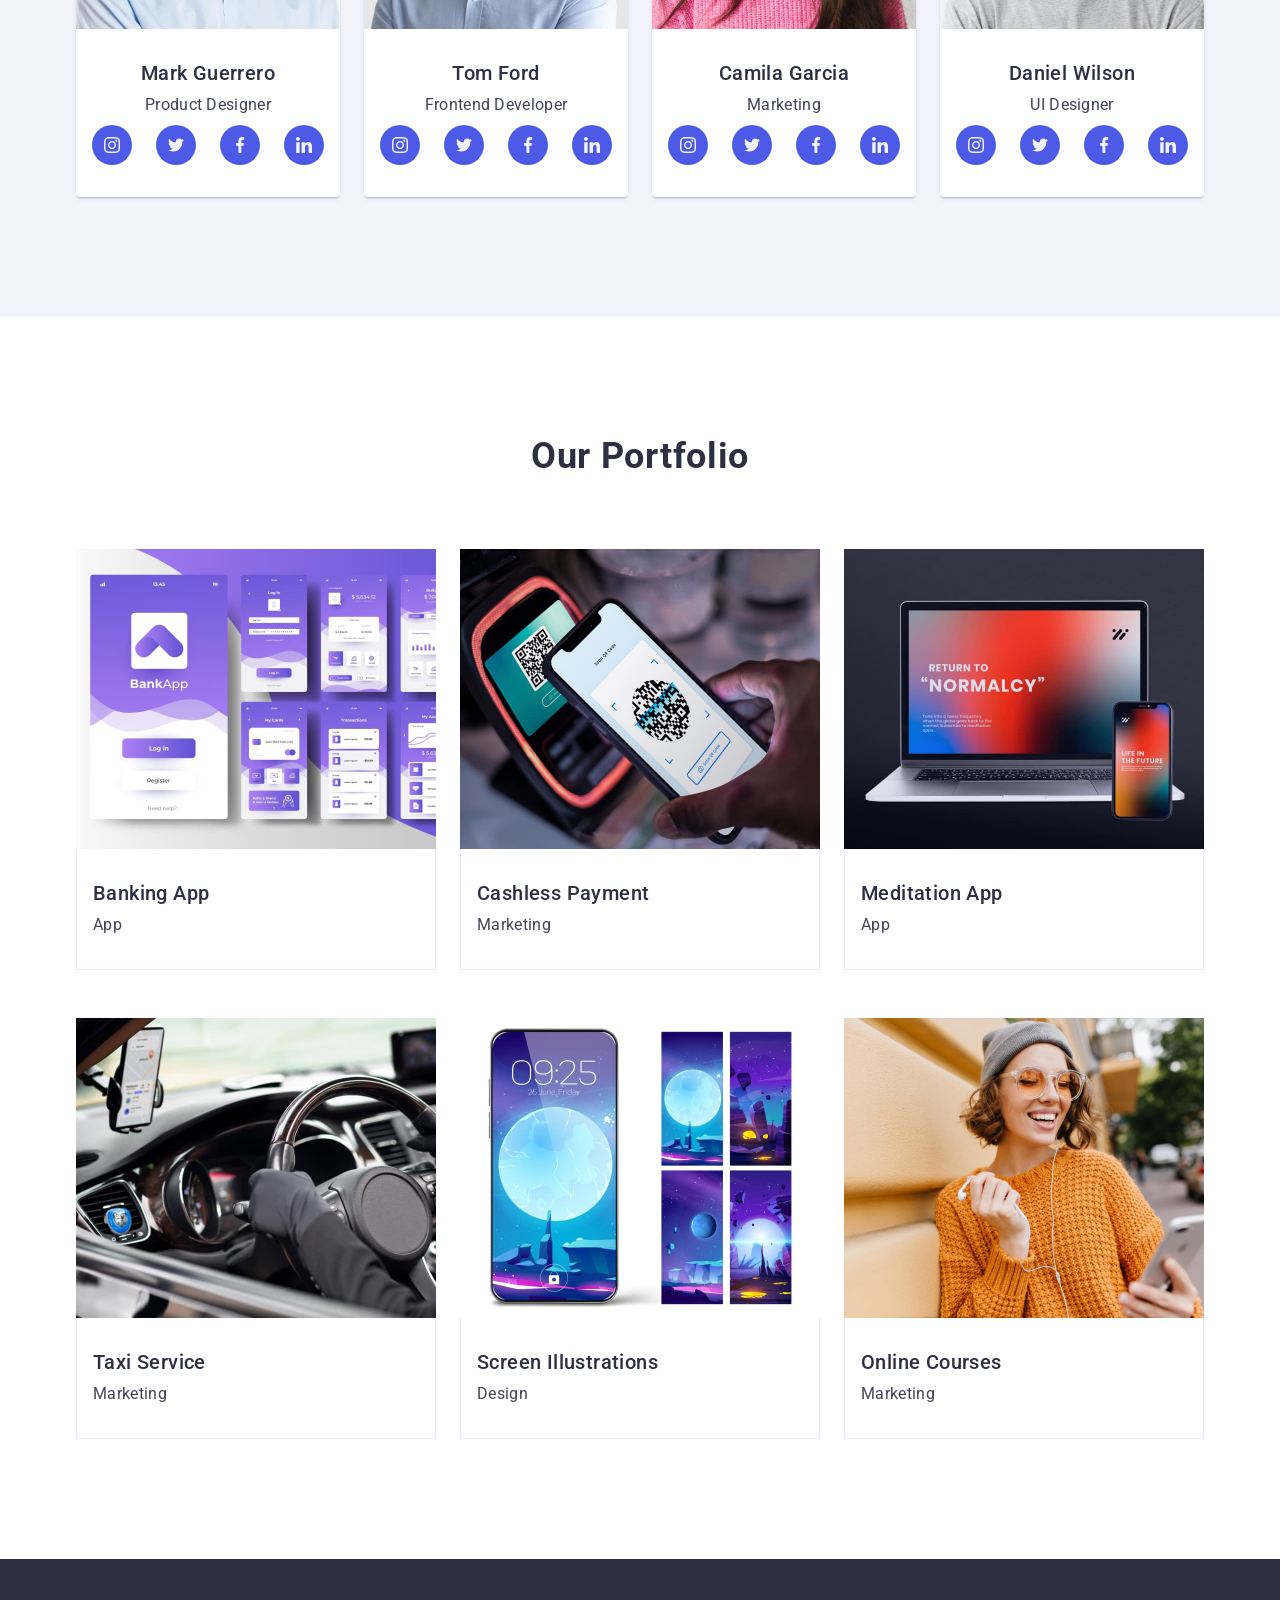
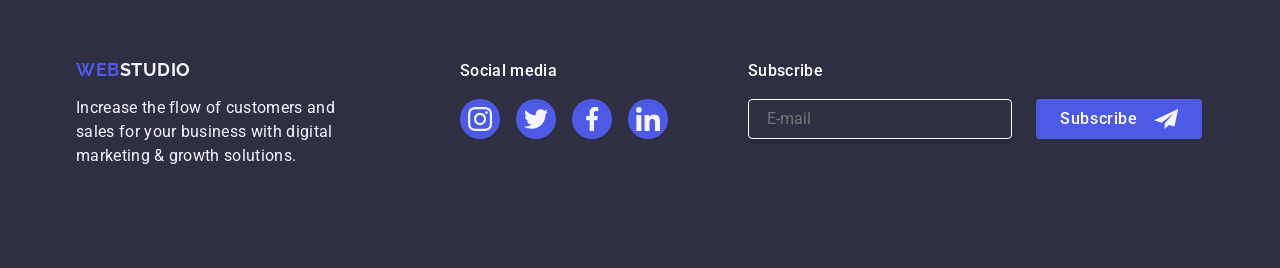
==== commit f0658252: "commit message" ====
--- a/index.html
+++ b/index.html
@@ -322,13 +322,12 @@
                             </svg></a></li>
                 </ul>
             </div>
-            <div class="fot-form">
+            <div class="foot-form">
+                <p class="sub-label">Subscribe</p>
                 <form class="sub-form" name="issue_report_form" autocomplete="off">
-                    <p class="sub-label">
-                        Subscribe
-                        <input class="sub-input" type="email" name="email" placeholder="E-mail" required>
-                    </p>
-                    <button class="sub-button" type="submit">Subscribe <svg class="team-soc" width="24" height="20">
+                    <input class="sub-input" type="email" name="email" placeholder="E-mail" required>
+
+                    <button class="sub-button" type="submit">Subscribe <svg class="sub-soc" width="24" height="24">
                             <use href="./images/icons.svg#icon-send"></use>
                         </svg></button>
                 </form>
@@ -336,7 +335,7 @@
         </div>
     </footer>
     <!-- ======= MODAL SECTION ======= -->
-    <div class="modal-overlay is-open">
+    <div class="modal-overlay">
         <div class="modal">
             <button type="button" class="modal-close-btn">
                 <svg class="modal-close-icon" width="8" height="8">
@@ -346,34 +345,33 @@
             <p class="group-title">Leave your contacts and we will call you back</p>
             <form class="form-modal" name="issue_report_form" autocomplete="off">
                 <div class="form-group">
-                    <label for="username" class="form-label">Name</label>
+                    <label class="form-label" for="user-name">Name</label>
                     <div class="form-wrap">
-                        <input class="form-input" type="text" id="username" name="username" required>
-                        <svg class="form-icon" width="12" height="12">
+                        <input class="form-input" type="text" id="user-name" name="user-name" required>
+                        <svg class="form-icon" width="18" height="24">
                             <use href="./images/icons.svg#icon-person"></use>
                         </svg>
                     </div>
-                    <label for="contact_tel" class="form-label">
-                        Phone number
+                    <label class="form-label" for="contact_tel">Phone
                     </label>
                     <div class="form-wrap">
                         <input class="form-input" type="tel" id="contact_tel" name="contact_tel" required>
-                        <svg class="form-icon" width="13" height="13">
+                        <svg class="form-icon" width="18" height="24">
                             <use href="./images/icons.svg#icon-phone"></use>
                         </svg>
                     </div>
-                    <label for="email" class="form-label">
-                        Email
+                    <label class="form-label" for="email">Email
                     </label>
                     <div class="form-wrap">
                         <input class="form-input" type="email" id="email" name="email" required>
-                        <svg class="form-icon" width="15" height="12">
+                        <svg class="form-icon" width="18" height="24">
                             <use href="./images/icons.svg#icon-mail"></use>
                         </svg>
                     </div>
-                    <label for="descript" class="form-label">
+                    <label class="form-label" for="descript">
                         Comment
-                        <textarea class="textarea-input" id="descript" name="descript" placeholder="Text input"></textarea>
+                        <textarea class="textarea-input" id="descript" name="descript"
+                            placeholder="Text input"></textarea>
                     </label>
                 </div>
                 <div class="polici">
--- a/css/styles.css
+++ b/css/styles.css
@@ -3,23 +3,28 @@
     background-color: #ffffff;
     color: #434455;
 }
+
 *,
 *::before,
 *::after {
     box-sizing: border-box;
 }
+
 ul,
 ol {
     list-style-type: none;
     margin: 0;
     padding: 0;
 }
+
 a {
     text-decoration: none;
 }
+
 button {
     cursor: pointer;
 }
+
 h1,
 h2,
 h3,
@@ -35,20 +40,24 @@
     display: block;
     max-width: 100%;
 }
+
 .container {
     width: 1158px;
     padding: 0 15px;
     margin: 0 auto;
 }
+
 .cont-pad {
     padding-top: 120px;
     padding-bottom: 120px;
 }
+
 fieldset {
     padding: 0;
     margin: 0;
     border: none;
 }
+
 /* ======= HEADER SECTION =======*/
 .header {
     display: flex;
@@ -58,9 +67,11 @@
         0 1px 1px 0 rgba(46, 47, 66, 0.16),
         0 2px 1px 0 rgba(46, 47, 66, 0.08);
 }
+
 .logo-accent {
     color: #2e2f42;
 }
+
 .logo-link {
     font-family: "Raleway", sans-serif;
     font-weight: 700;
@@ -73,22 +84,27 @@
     padding-bottom: 24px;
     margin-right: 76px;
 }
+
 .navig {
     display: flex;
     justify-content: space-between;
 }
+
 .nav {
     display: flex;
     align-items: center;
 }
+
 .nav-list {
     display: flex;
     gap: 40px;
 }
+
 .nav-item {
     letter-spacing: 0.02em;
     color: #2e2f42;
 }
+
 .nav-link {
     font-weight: 500;
     font-size: 16px;
@@ -100,14 +116,17 @@
 
     transition: color 250ms cubic-bezier(0.4, 0, 0.2, 1);
 }
+
 .nav-link:hover,
 .nav-link:focus {
     color: #404bbf;
 }
+
 .nav-link.current {
     position: relative;
     color: #404bbf;
 }
+
 .nav-link.current::after {
     content: "";
     position: absolute;
@@ -123,12 +142,14 @@
 .adres {
     font-style: normal;
 }
+
 .adres-list {
     display: flex;
     gap: 40px;
     justify-content: flex-end;
     padding: 24px 0;
 }
+
 .adres-link {
     font-weight: 400;
     font-size: 16px;
@@ -138,6 +159,7 @@
 
     transition: color 250ms cubic-bezier(0.4, 0, 0.2, 1);
 }
+
 .adres-link:hover,
 .adres-link:focus {
     color: #404bbf;
@@ -161,6 +183,7 @@
     background-position: center;
     background-size: cover;
 }
+
 .hero-title {
     font-weight: 700;
     font-size: 56px;
@@ -174,6 +197,7 @@
     margin-right: auto;
     margin-left: auto;
 }
+
 .hero-but {
     font-weight: 500;
     font-size: 16px;
@@ -191,6 +215,7 @@
 
     transition: background-color 250ms cubic-bezier(0.4, 0, 0.2, 1);
 }
+
 .hero-but:hover,
 .hero-but:focus {
     background-color: #404bbf;
@@ -209,13 +234,16 @@
     clip: rect(0 0 0 0);
     overflow: hidden;
 }
+
 .benef-list {
     display: flex;
     gap: 24px;
 }
+
 .benef-item {
     flex-basis: calc((100% - 72px) / 4);
 }
+
 .benef-cart {
     display: flex;
     justify-content: center;
@@ -227,6 +255,7 @@
     margin-bottom: 8px;
     background: #f4f4fd;
 }
+
 .item-title {
     font-weight: 500;
     font-size: 20px;
@@ -235,6 +264,7 @@
     color: #2e2f42;
     margin-bottom: 8px;
 }
+
 .item-p {
     font-weight: 400;
     font-size: 16px;
@@ -246,28 +276,34 @@
 .team {
     background: #f4f4fd;
 }
+
 .team-item {
     background-color: #FFFFFF;
     flex-basis: calc((100% - 72px) / 4);
     box-shadow: 0 2px 1px 0 rgba(46, 47, 66, 0.08), 0 1px 1px 0 rgba(46, 47, 66, 0.16), 0 1px 6px 0 rgba(46, 47, 66, 0.08);
     border-radius: 0 0 4px 4px;
 }
+
 .team-list {
     display: flex;
     gap: 24px;
 }
+
 .team-item .item-p {
     margin-bottom: 8px;
 }
+
 .item-hp {
     text-align: center;
     padding: 32px 0px;
 }
+
 .svg-list {
     display: flex;
     gap: 24px;
     justify-content: center;
 }
+
 .svg-card {
     display: flex;
     justify-content: center;
@@ -275,6 +311,7 @@
     width: 40px;
     height: 40px;
 }
+
 .svg-link {
     display: flex;
     width: 100%;
@@ -287,10 +324,12 @@
 
     transition: background-color 250ms cubic-bezier(0.4, 0, 0.2, 1);
 }
+
 .svg-link:hover,
 .svg-link:focus {
     background-color: #404bbf;
 }
+
 .team-title {
     font-weight: 700;
     font-size: 36px;
@@ -301,6 +340,7 @@
     color: #2e2f42;
     margin-bottom: 72px;
 }
+
 .team-soc {
     fill: #f4f4fd;
 }
@@ -316,15 +356,18 @@
     color: #2e2f42;
     margin-bottom: 72px;
 }
+
 .portf-list {
     display: flex;
     gap: 24px;
     row-gap: 48px;
     flex-wrap: wrap;
 }
+
 .portf-item {
     flex-basis: calc((100% - 48px) / 3);
 }
+
 /* .portf-item {
     position: relative;
     overflow: hidden;
@@ -336,6 +379,7 @@
     overflow: hidden;
     overlay: auto;
 }
+
 .overlay-text {
     position: absolute;
     top: 0;
@@ -350,19 +394,22 @@
     letter-spacing: 0.02em;
     color: #f4f4fd;
     background-color: #4d5ae5;
-    
+
     transform: translateY(100%);
     transition: transform 250ms cubic-bezier(0.4, 0, 0.2, 1);
-    
-}
+
+}
+
 .portf-item:hover .overlay-text,
 .portf-item:focus .overlay-text {
     transform: translateY(0);
 }
+
 .portf-item:hover,
 .portf-item:focus {
     box-shadow: 0 2px 1px 0 rgba(46, 47, 66, 0.08), 0 1px 1px 0 rgba(46, 47, 66, 0.16), 0 1px 6px 0 rgba(46, 47, 66, 0.08);
 }
+
 .portf-hp {
     border-bottom: 1px solid #e7e9fc;
     border-left: 1px solid #e7e9fc;
@@ -378,11 +425,13 @@
     padding-top: 100px;
     padding-bottom: 100px;
 }
+
 .foot .container {
     display: flex;
     flex-wrap: wrap;
     align-items: baseline;
 }
+
 .logof-link {
     font-family: "Raleway", sans-serif;
     font-weight: 700;
@@ -394,9 +443,11 @@
     display: inline-block;
     margin-bottom: 16px;
 }
+
 .logof-sp {
     color: #f4f4fd;
 }
+
 .foot-p {
     font-weight: 400;
     font-size: 16px;
@@ -405,12 +456,15 @@
     color: #f4f4fd;
     width: 264px;
 }
+
 .box-foot {
     margin-right: 120px;
 }
+
 .soc-foot {
     padding-bottom: 0px;
 }
+
 .socf-p {
     font-family: "Roboto", sans-serif;
     font-weight: 500;
@@ -420,22 +474,29 @@
     color: #ffffff;
     margin-bottom: 16px;
 }
+
 .soc-list {
     display: flex;
     gap: 16px;
 }
-.team-soc {
+
+.sub-soc {
     fill: #f4f4fd;
-}
+    margin-left: 16px;
+}
+
 .soc-foot .svg-link:hover,
 .soc-foot .svg-link:focus {
     background-color: #31d0aa;
 }
+
 .sub-form {
     display: flex;
     align-items: flex-end;
     margin-left: 80px;
-}
+    gap: 24px;
+}
+
 .sub-label {
     font-family: "Roboto", sans-serif;
     font-weight: 500;
@@ -443,21 +504,25 @@
     line-height: 1.5;
     letter-spacing: 0.02em;
     color: #ffffff;
-    display: flex;
+
     flex-direction: column;
-    margin-right: 24px;
-}
+    margin-left: 80px;
+
+    margin-bottom: 16px;
+}
+
 .sub-input {
     border: 1px solid #ffffff;
     border-radius: 4px;
     width: 264px;
     height: 40px;
     box-shadow: 0 4px 4px 0 rgba(0, 0, 0, 0.15);
-    margin-top: 18px;
-    background-color:#2e2f42;
+    margin-right: ;
+    background-color: #2e2f42;
     padding: 18px;
     color: #ffffff;
 }
+
 .sub-button {
     font-family: "Roboto", sans-serif;
     font-weight: 500;
@@ -469,11 +534,20 @@
     color: #ffffff;
     border-radius: 4px;
     padding: 8px 24px;
-    width: 165px;
+    min-width: 165px;
     height: 40px;
     background-color: #4d5ae5;
-    justify-content: space-between;
+    justify-content: center;
+    align-items: center;
+    cursor: pointer;
     border: none;
+
+    transition: background-color 250ms cubic-bezier(0.4, 0, 0.2, 1);
+}
+
+.sub-button:hover,
+.sub-button:focus {
+    background-color: #404bbf;
 }
 
 .modal-overlay {
@@ -489,11 +563,13 @@
     pointer-events: none;
     transition: opacity 250ms cubic-bezier(0.4, 0, 0.2, 1), visibility 250ms cubic-bezier(0.4, 0, 0.2, 1);
 }
+
 .is-open {
     opacity: 1;
     visibility: visible;
     pointer-events: auto;
 }
+
 .modal {
     position: absolute;
     top: 50%;
@@ -504,11 +580,12 @@
     min-height: 584px;
     background-color: #fcfcfc;
     border-radius: 4px;
-    transition: transform 250ms cubic-bezier(0.4, 0, 0.2, 1) ;
+    transition: transform 250ms cubic-bezier(0.4, 0, 0.2, 1);
     box-shadow: 0px 1px 1px rgba(0, 0, 0, 0.14),
-    0px 1px 3px rgba(0, 0, 0, 0.12),
-    0px 2px 1px rgba(0, 0, 0, 0.2);
-}
+        0px 1px 3px rgba(0, 0, 0, 0.12),
+        0px 2px 1px rgba(0, 0, 0, 0.2);
+}
+
 .modal-close-btn {
     position: absolute;
     top: 24px;
@@ -525,26 +602,32 @@
     align-items: center;
     transition: background-color 250ms cubic-bezier(0.4, 0, 0.2, 1), border 250ms cubic-bezier(0.4, 0, 0.2, 1);
 }
+
 .modal-close-btn:hover,
 .modal-close-btn:focus {
     background-color: #404bbf;
     border: none;
 }
+
 .modal-close-icon {
     transition: fill 250ms cubic-bezier(0.4, 0, 0.2, 1);
 }
-.modal-close-btn:hover > .modal-close-icon,
-.modal-close-btn:focus > .modal-close-icon {
+
+.modal-close-btn:hover>.modal-close-icon,
+.modal-close-btn:focus>.modal-close-icon {
     fill: #ffffff;
 }
+
 .form-modal {
     display: flex;
     flex-direction: column;
 }
+
 .form-group {
     margin-bottom: 16px;
     border: 0;
 }
+
 .group-title {
     font-family: "Roboto", sans-serif;
     font-weight: 500;
@@ -556,6 +639,7 @@
     margin-bottom: 16px;
 
 }
+
 .form-label {
     font-family: "Roboto", sans-serif;
     font-weight: 400;
@@ -568,17 +652,19 @@
     flex-direction: column;
     margin-bottom: 4px;
 }
+
 .form-wrap {
     position: relative;
     margin-bottom: 8px;
 }
+
 .form-icon {
     position: absolute;
     top: 50%;
-    left: 18px;
+    left: 16px;
     transform: translateY(-50%);
     fill: #2e2f42;
-    transition: fill 250ms cubic-bezier(0.4, 0, 0.2, 1), border 250ms cubic-bezier(0.4, 0, 0.2, 1);
+    transition: fill 250ms cubic-bezier(0.4, 0, 0.2, 1);
 }
 
 textarea {
@@ -588,6 +674,7 @@
 .form-input:focus+.form-icon {
     fill: #4d5ae5;
 }
+
 .form-input {
     font-weight: 400;
     font-size: 12px;
@@ -595,13 +682,15 @@
     letter-spacing: 0.04em;
     color: rgba(46, 47, 66, 0.4);
     border: 1px solid rgba(46, 47, 66, 0.4);
-    border-radius: 4px;       
+    border-radius: 4px;
     width: 100%;
-    height: 40px;   
+    height: 40px;
     padding-left: 38px;
-    background-color: transparent;
-    transition: border 250ms cubic-bezier(0.4, 0, 0.2, 1), border 250ms cubic-bezier(0.4, 0, 0.2, 1);
-}
+    outline: transparent;
+    transition: border-color 250ms cubic-bezier(0.4, 0, 0.2, 1);
+
+}
+
 .form-input:focus {
     border: 1px solid #4d5ae5;
     outline: transparent;
@@ -623,13 +712,16 @@
     background-color: transparent;
     transition: border 250ms cubic-bezier(0.4, 0, 0.2, 1), border 250ms cubic-bezier(0.4, 0, 0.2, 1);
 }
+
 .textarea-input:focus {
     border: 1px solid #4d5ae5;
     outline: transparent;
 }
+
 .polici {
     margin-bottom: 24px;
 }
+
 .pol-label {
     /* font-family: "Roboto", sans-serif; */
     font-weight: 400;
@@ -642,6 +734,7 @@
     flex-direction: row;
     align-items: center;
 }
+
 .pol-checkbox {
     display: inline-flex;
     justify-content: center;
@@ -656,6 +749,7 @@
     margin-right: 8px;
     transition: border 250ms cubic-bezier(0.4, 0, 0.2, 1), fill 250ms cubic-bezier(0.4, 0, 0.2, 1), background-color 250ms cubic-bezier(0.4, 0, 0.2, 1);
 }
+
 .checkbox:checked+.pol-label .pol-checkbox {
     border: 1px solid #404bbf;
     background-color: #404bbf;
@@ -672,6 +766,7 @@
     text-decoration: underline;
     color: #4d5ae5;
 }
+
 .button-modal {
     font-weight: 500;
     font-size: 16px;
@@ -689,7 +784,7 @@
     margin: 0 auto;
     transition: background-color 250ms cubic-bezier(0.4, 0, 0.2, 1);
 }
-    
+
 .button-modal:hover,
 .button-modal:focus {
     background-color: #404bbf;
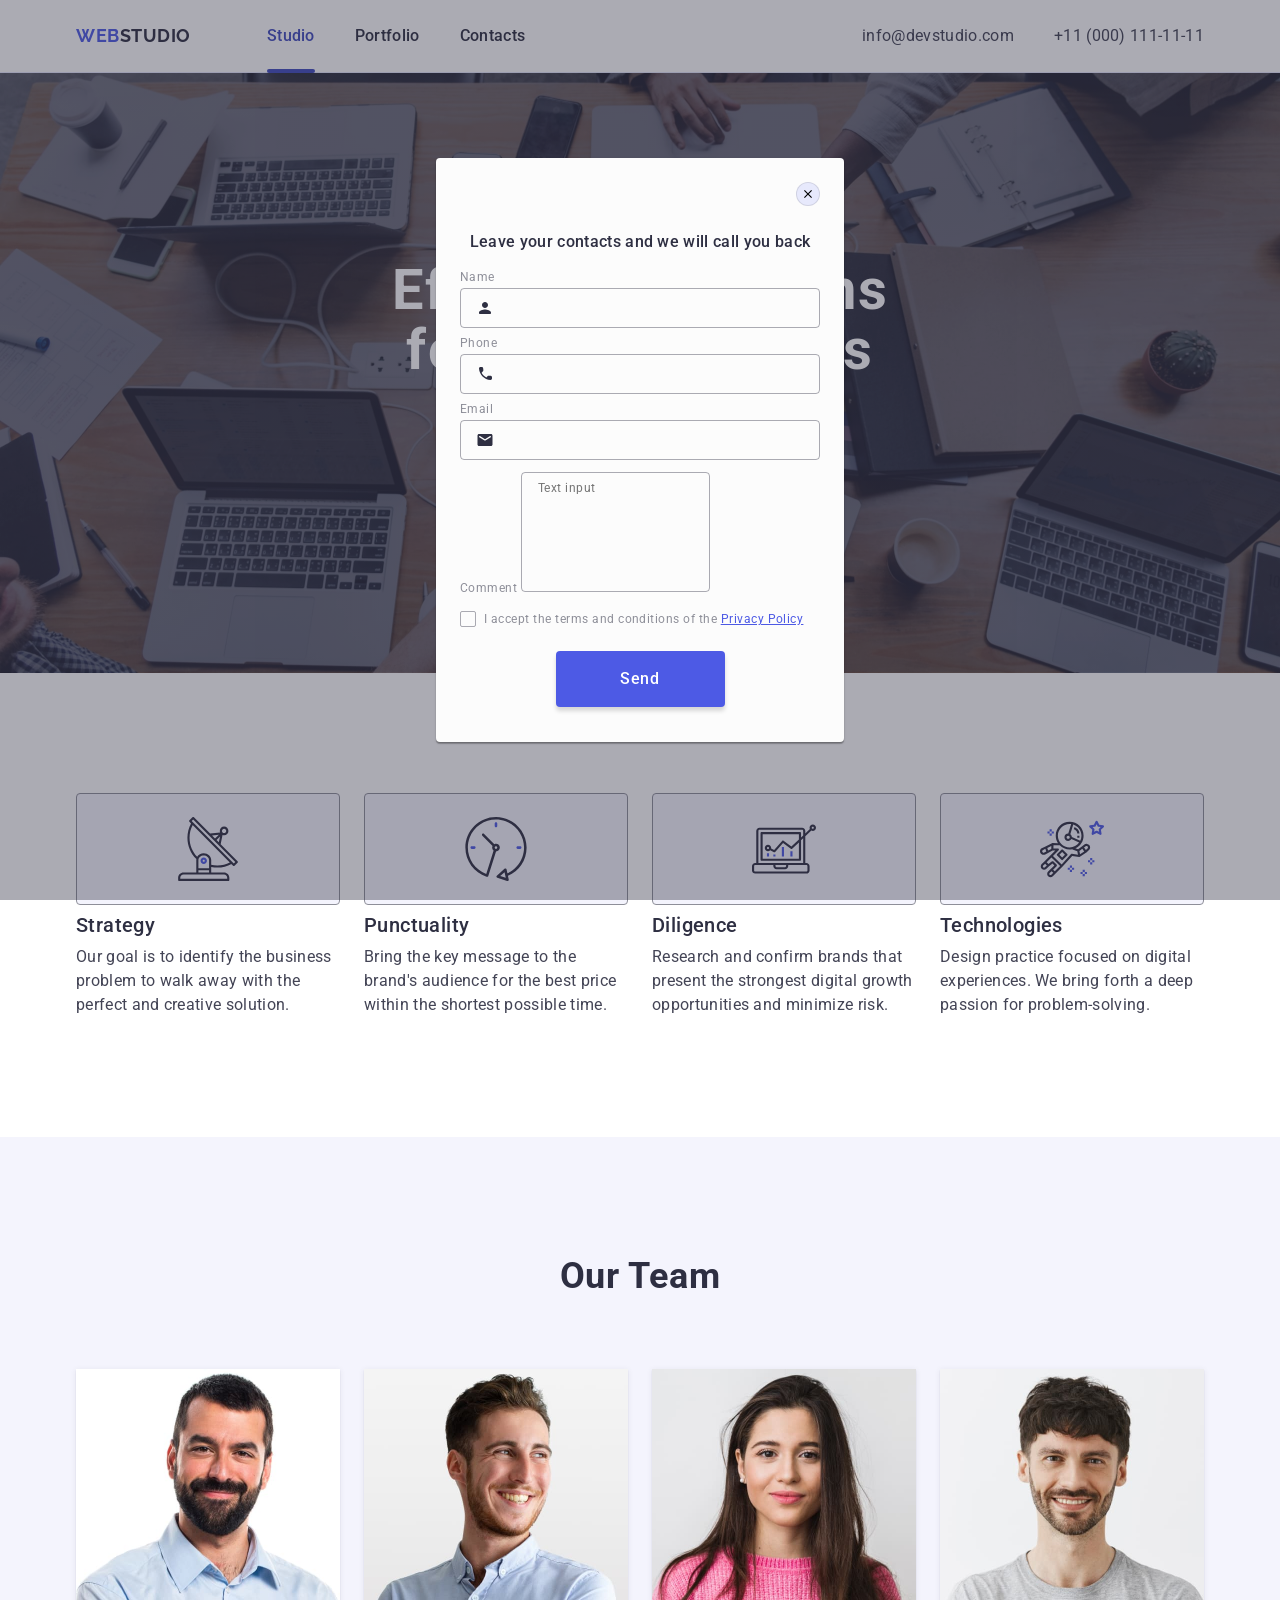
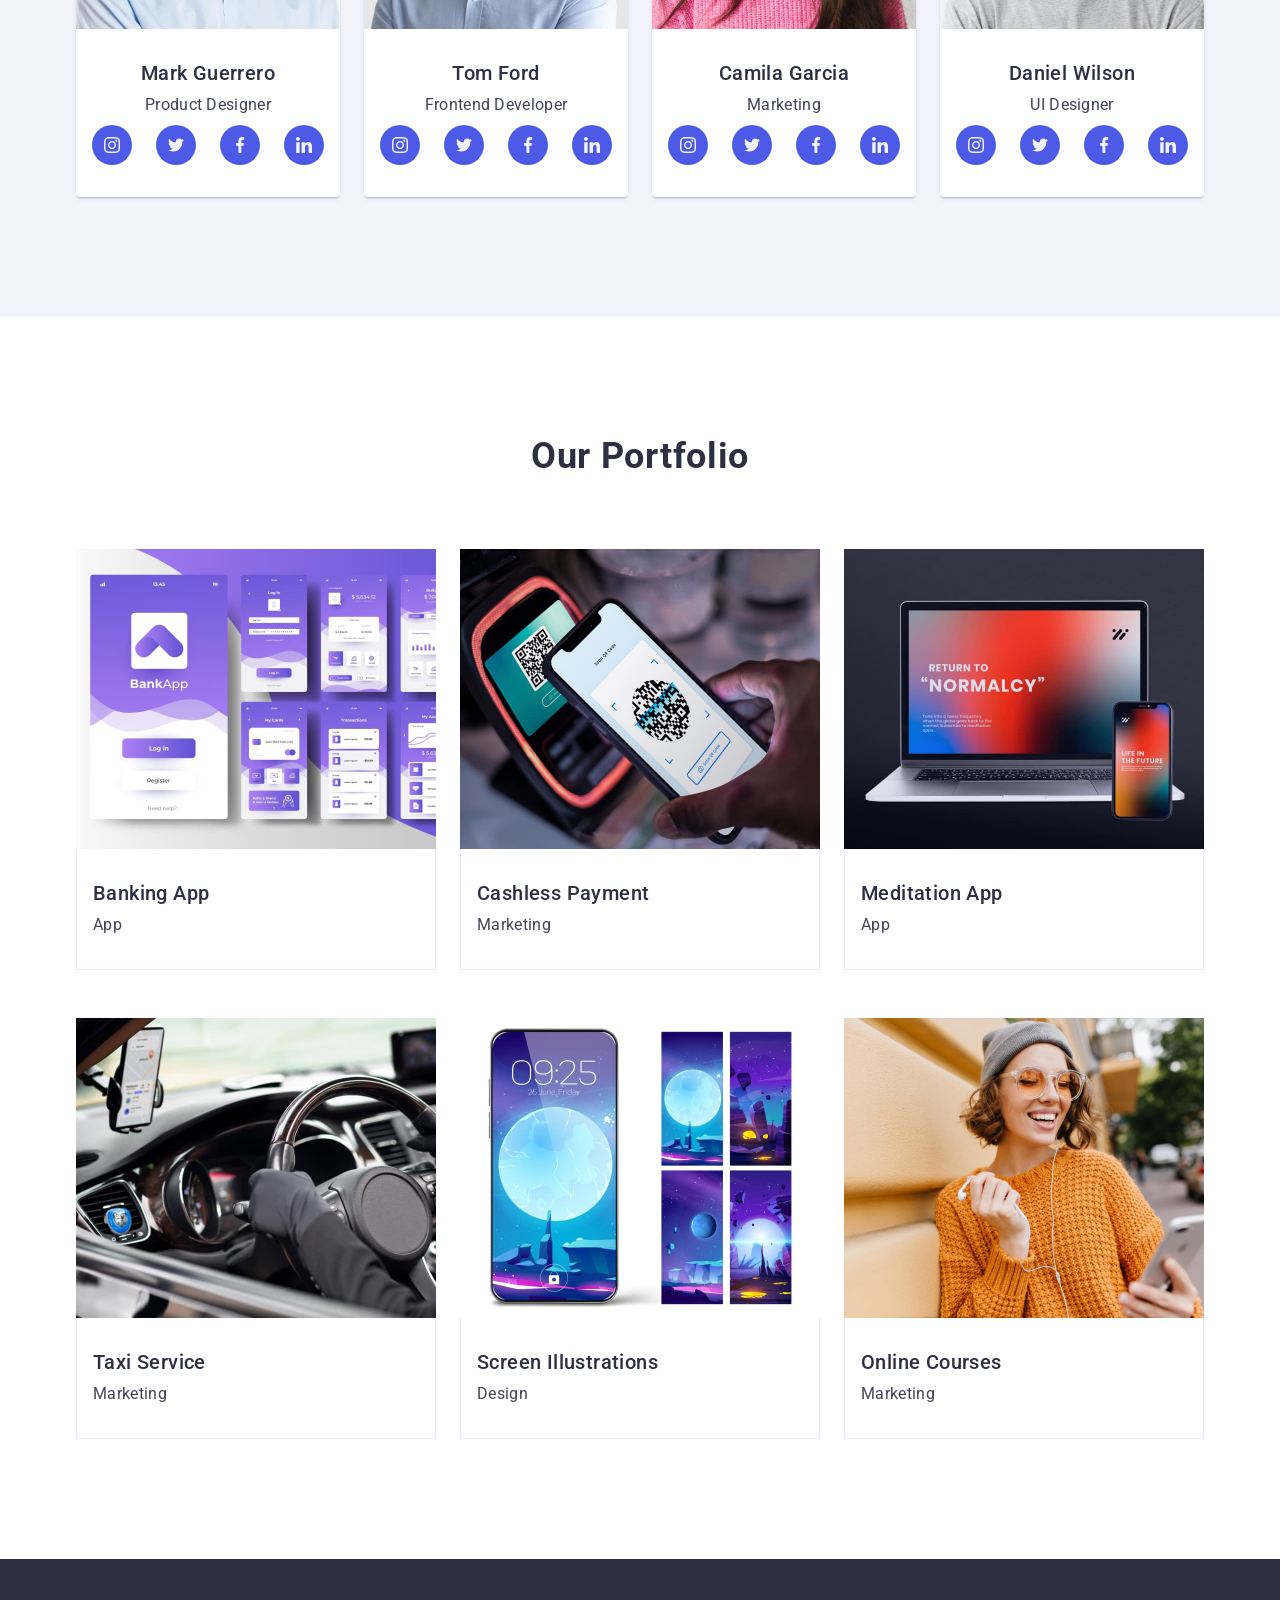
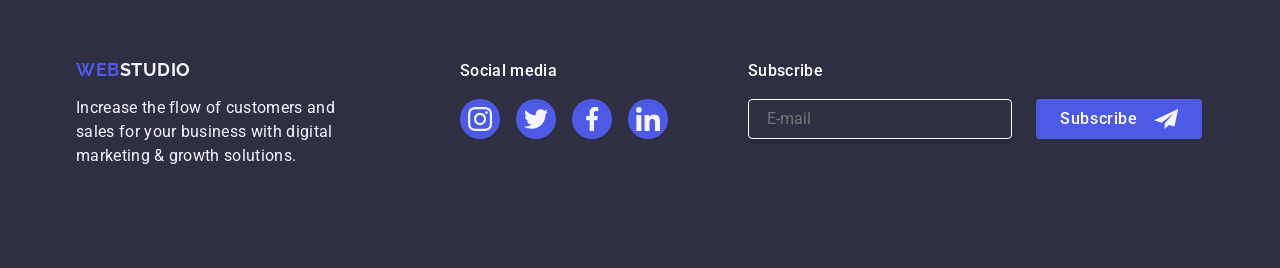
==== commit 2622319f: "commit message" ====
--- a/index.html
+++ b/index.html
@@ -325,8 +325,9 @@
             <div class="foot-form">
                 <p class="sub-label">Subscribe</p>
                 <form class="sub-form" name="issue_report_form" autocomplete="off">
-                    <input class="sub-input" type="email" name="email" placeholder="E-mail" required>
-
+                    <label class="sab-lab" for="sub-nam">
+                        <input class="sub-input" type="email" id="sub-nam" name="email" placeholder="E-mail" required>
+                    </label>
                     <button class="sub-button" type="submit">Subscribe <svg class="sub-soc" width="24" height="24">
                             <use href="./images/icons.svg#icon-send"></use>
                         </svg></button>
@@ -335,7 +336,7 @@
         </div>
     </footer>
     <!-- ======= MODAL SECTION ======= -->
-    <div class="modal-overlay">
+    <div class="modal-overlay is-open">
         <div class="modal">
             <button type="button" class="modal-close-btn">
                 <svg class="modal-close-icon" width="8" height="8">
@@ -345,14 +346,14 @@
             <p class="group-title">Leave your contacts and we will call you back</p>
             <form class="form-modal" name="issue_report_form" autocomplete="off">
                 <div class="form-group">
-                    <label class="form-label" for="user-name">Name</label>
+                    <label  class="form-label" for="user-name">Name</label>
                     <div class="form-wrap">
                         <input class="form-input" type="text" id="user-name" name="user-name" required>
                         <svg class="form-icon" width="18" height="24">
                             <use href="./images/icons.svg#icon-person"></use>
                         </svg>
                     </div>
-                    <label class="form-label" for="contact_tel">Phone
+                    <label  class="form-label" for="contact_tel">Phone
                     </label>
                     <div class="form-wrap">
                         <input class="form-input" type="tel" id="contact_tel" name="contact_tel" required>
@@ -360,7 +361,7 @@
                             <use href="./images/icons.svg#icon-phone"></use>
                         </svg>
                     </div>
-                    <label class="form-label" for="email">Email
+                    <label  class="form-label" for="email">Email
                     </label>
                     <div class="form-wrap">
                         <input class="form-input" type="email" id="email" name="email" required>
@@ -370,8 +371,7 @@
                     </div>
                     <label class="form-label" for="descript">
                         Comment
-                        <textarea class="textarea-input" id="descript" name="descript"
-                            placeholder="Text input"></textarea>
+                        <textarea class="textarea-input" id="descript" name="descript" placeholder="Text input"></textarea>
                     </label>
                 </div>
                 <div class="polici">
--- a/css/styles.css
+++ b/css/styles.css
@@ -517,7 +517,6 @@
     width: 264px;
     height: 40px;
     box-shadow: 0 4px 4px 0 rgba(0, 0, 0, 0.15);
-    margin-right: ;
     background-color: #2e2f42;
     padding: 18px;
     color: #ffffff;
@@ -618,10 +617,10 @@
     fill: #ffffff;
 }
 
-.form-modal {
+/* .form-modal {
     display: flex;
     flex-direction: column;
-}
+} */
 
 .form-group {
     margin-bottom: 16px;
@@ -651,6 +650,7 @@
     display: flex;
     flex-direction: column;
     margin-bottom: 4px;
+    display: block;
 }
 
 .form-wrap {
@@ -687,6 +687,7 @@
     height: 40px;
     padding-left: 38px;
     outline: transparent;
+    background-color: transparent;
     transition: border-color 250ms cubic-bezier(0.4, 0, 0.2, 1);
 
 }
@@ -776,7 +777,8 @@
     color: #ffffff;
     border-radius: 4px;
     padding: 16px 32px;
-    width: 169px;
+    display: block;
+    min-width: 169px;
     height: 56px;
     border: 0;
     box-shadow: 0 4px 4px 0 rgba(0, 0, 0, 0.15);
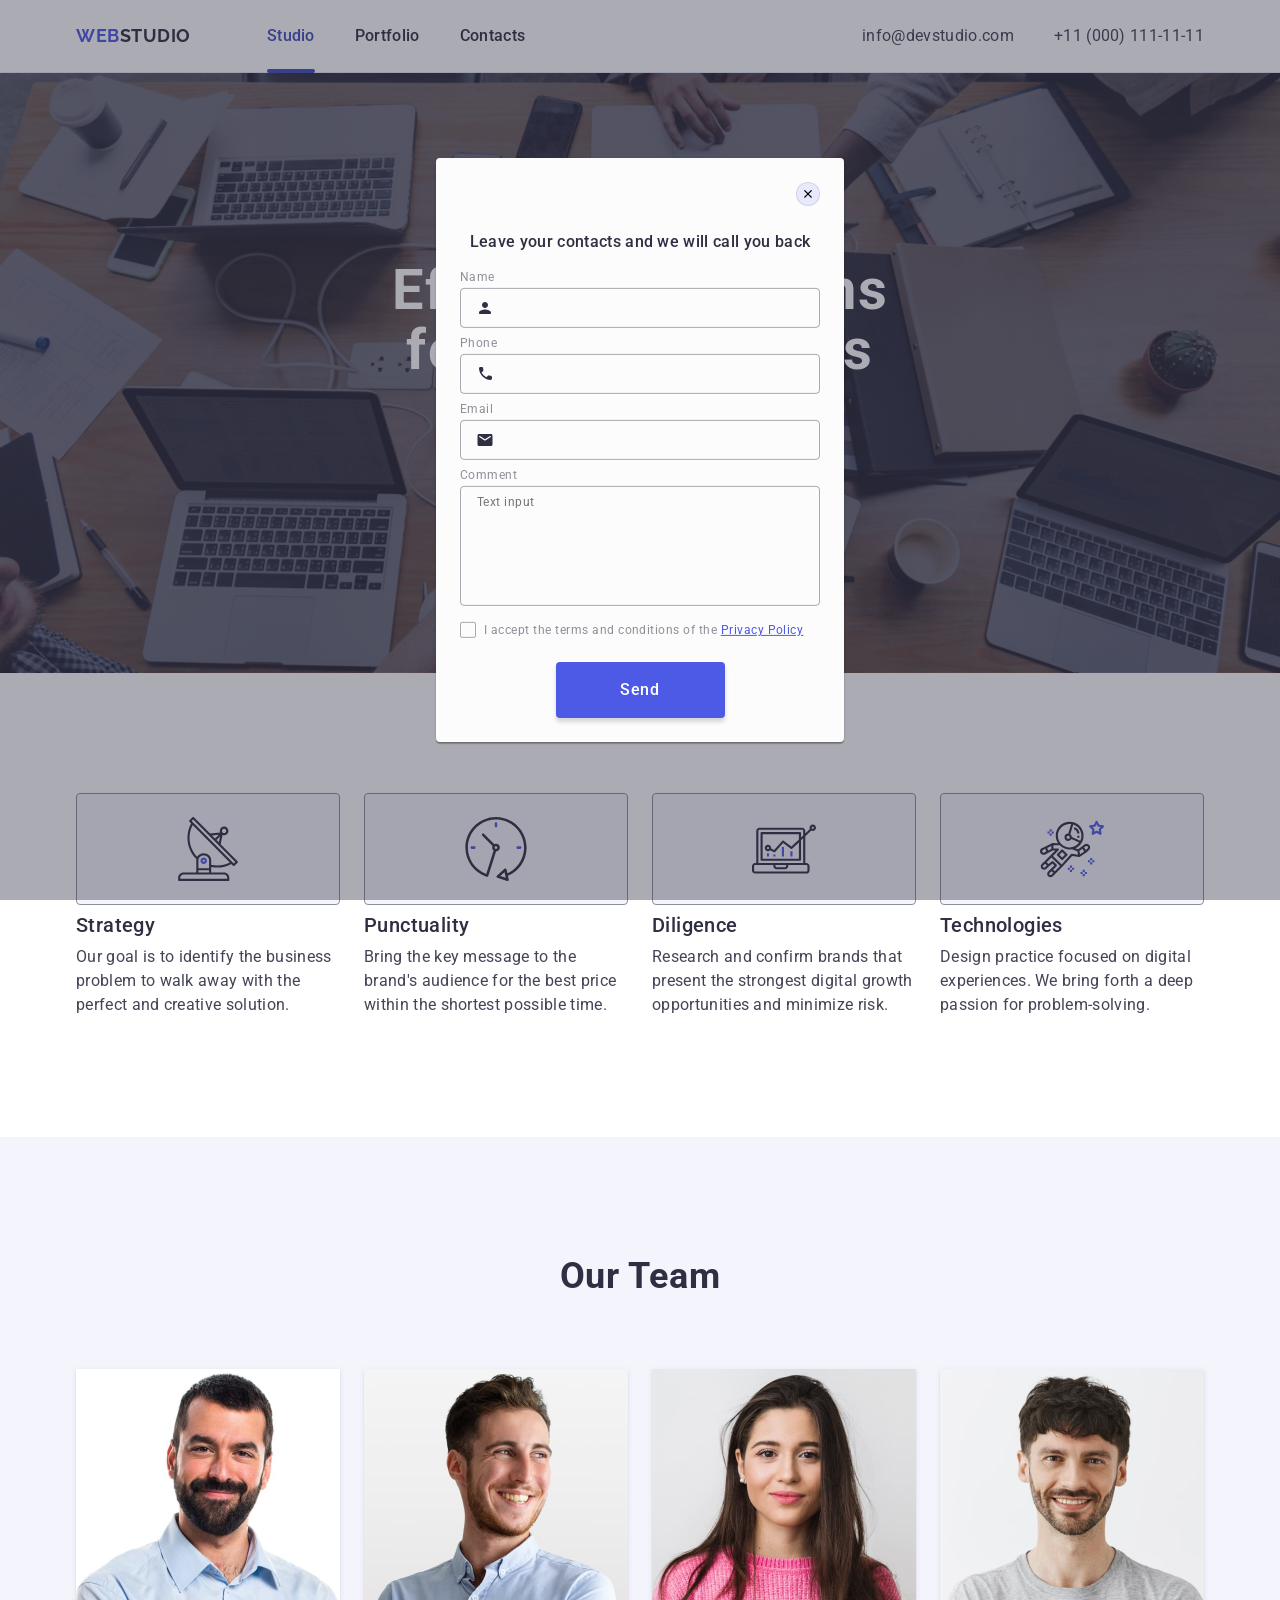
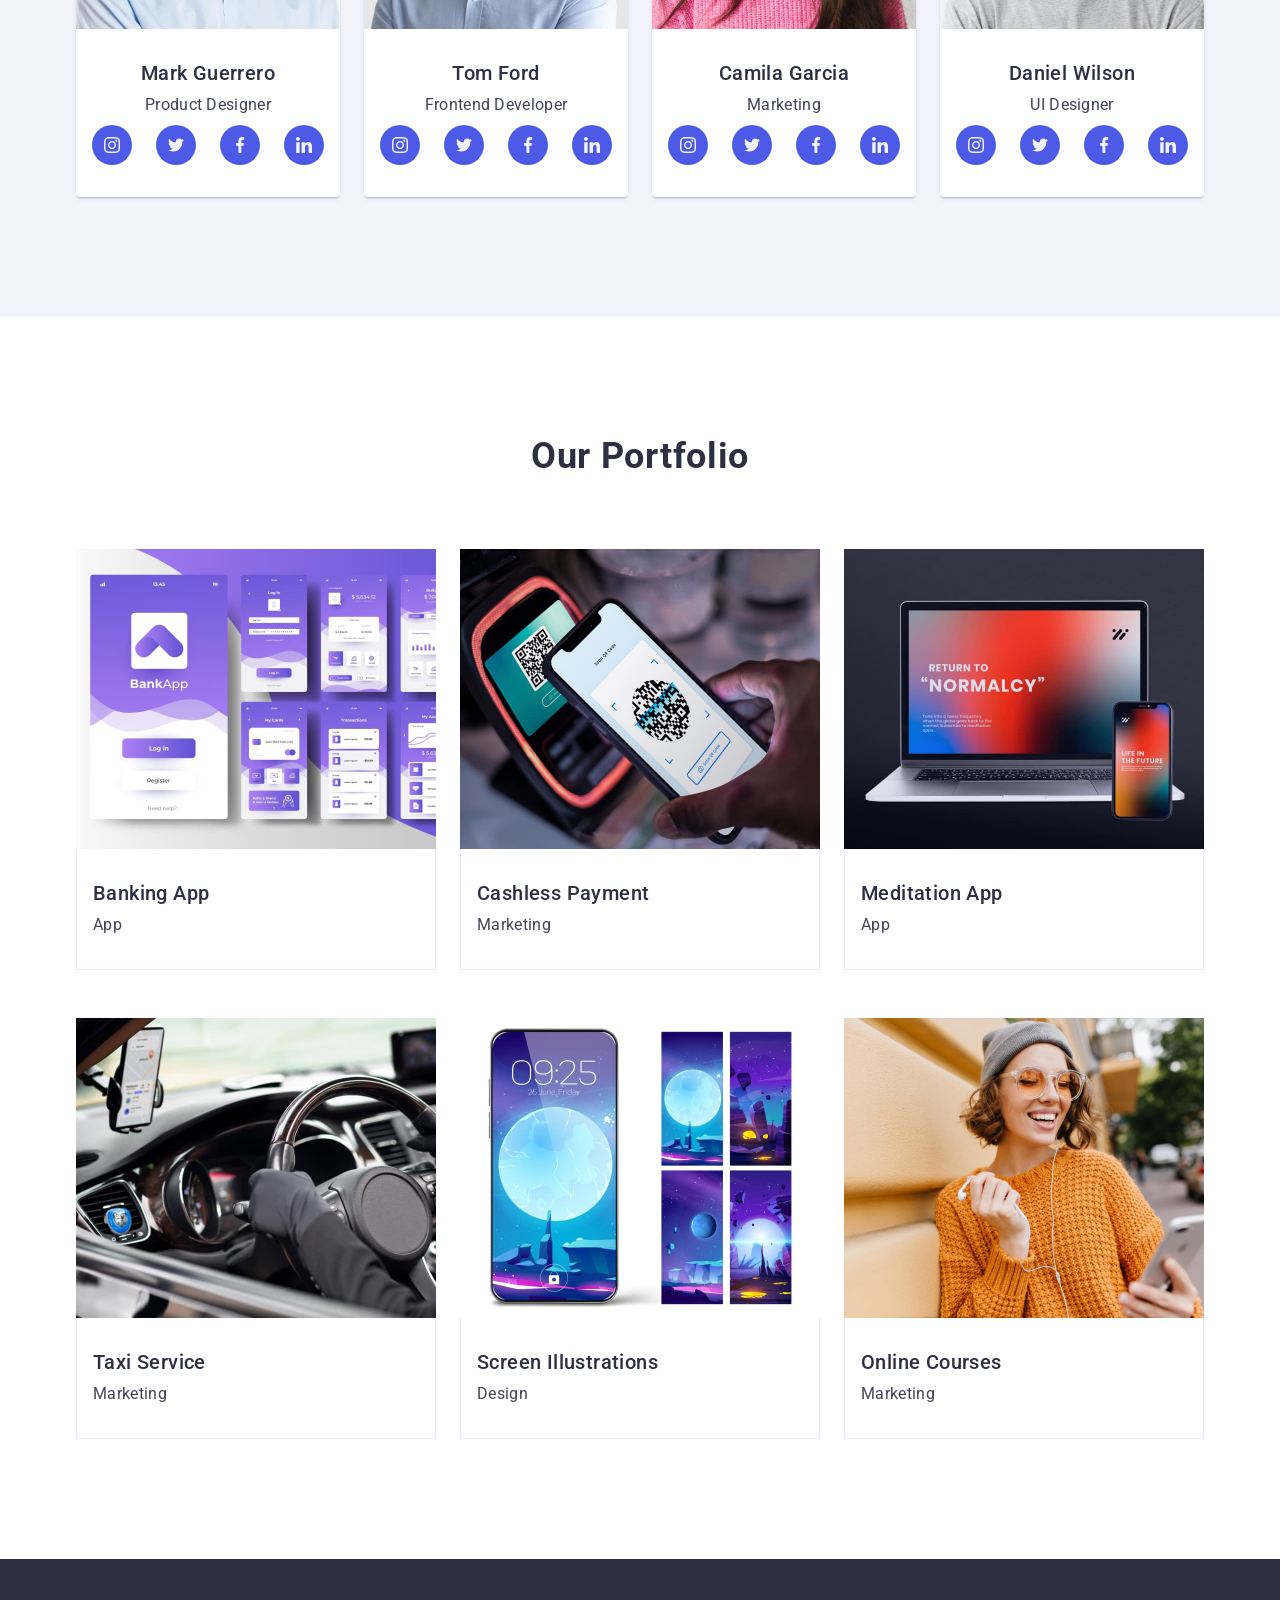
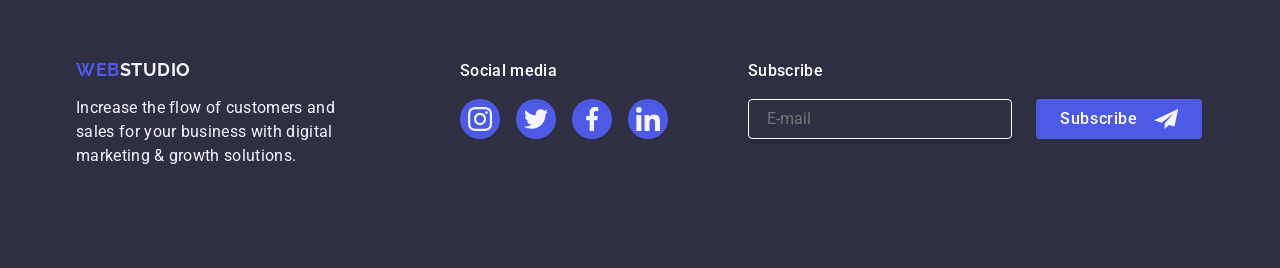
==== commit 91b3b879: "commit message" ====
--- a/index.html
+++ b/index.html
@@ -353,23 +353,21 @@
                             <use href="./images/icons.svg#icon-person"></use>
                         </svg>
                     </div>
-                    <label  class="form-label" for="contact_tel">Phone
-                    </label>
+                    <label  class="form-label" for="contact_tel">Phone</label>
                     <div class="form-wrap">
                         <input class="form-input" type="tel" id="contact_tel" name="contact_tel" required>
                         <svg class="form-icon" width="18" height="24">
                             <use href="./images/icons.svg#icon-phone"></use>
                         </svg>
                     </div>
-                    <label  class="form-label" for="email">Email
-                    </label>
+                    <label  class="form-label" for="email">Email</label>
                     <div class="form-wrap">
                         <input class="form-input" type="email" id="email" name="email" required>
                         <svg class="form-icon" width="18" height="24">
                             <use href="./images/icons.svg#icon-mail"></use>
                         </svg>
                     </div>
-                    <label class="form-label" for="descript">
+                    <label class="form-label textarea" for="descript">
                         Comment
                         <textarea class="textarea-input" id="descript" name="descript" placeholder="Text input"></textarea>
                     </label>
--- a/css/styles.css
+++ b/css/styles.css
@@ -667,7 +667,8 @@
     transition: fill 250ms cubic-bezier(0.4, 0, 0.2, 1);
 }
 
-textarea {
+.textarea {
+    display: flex;
     font-family: inherit;
 }
 
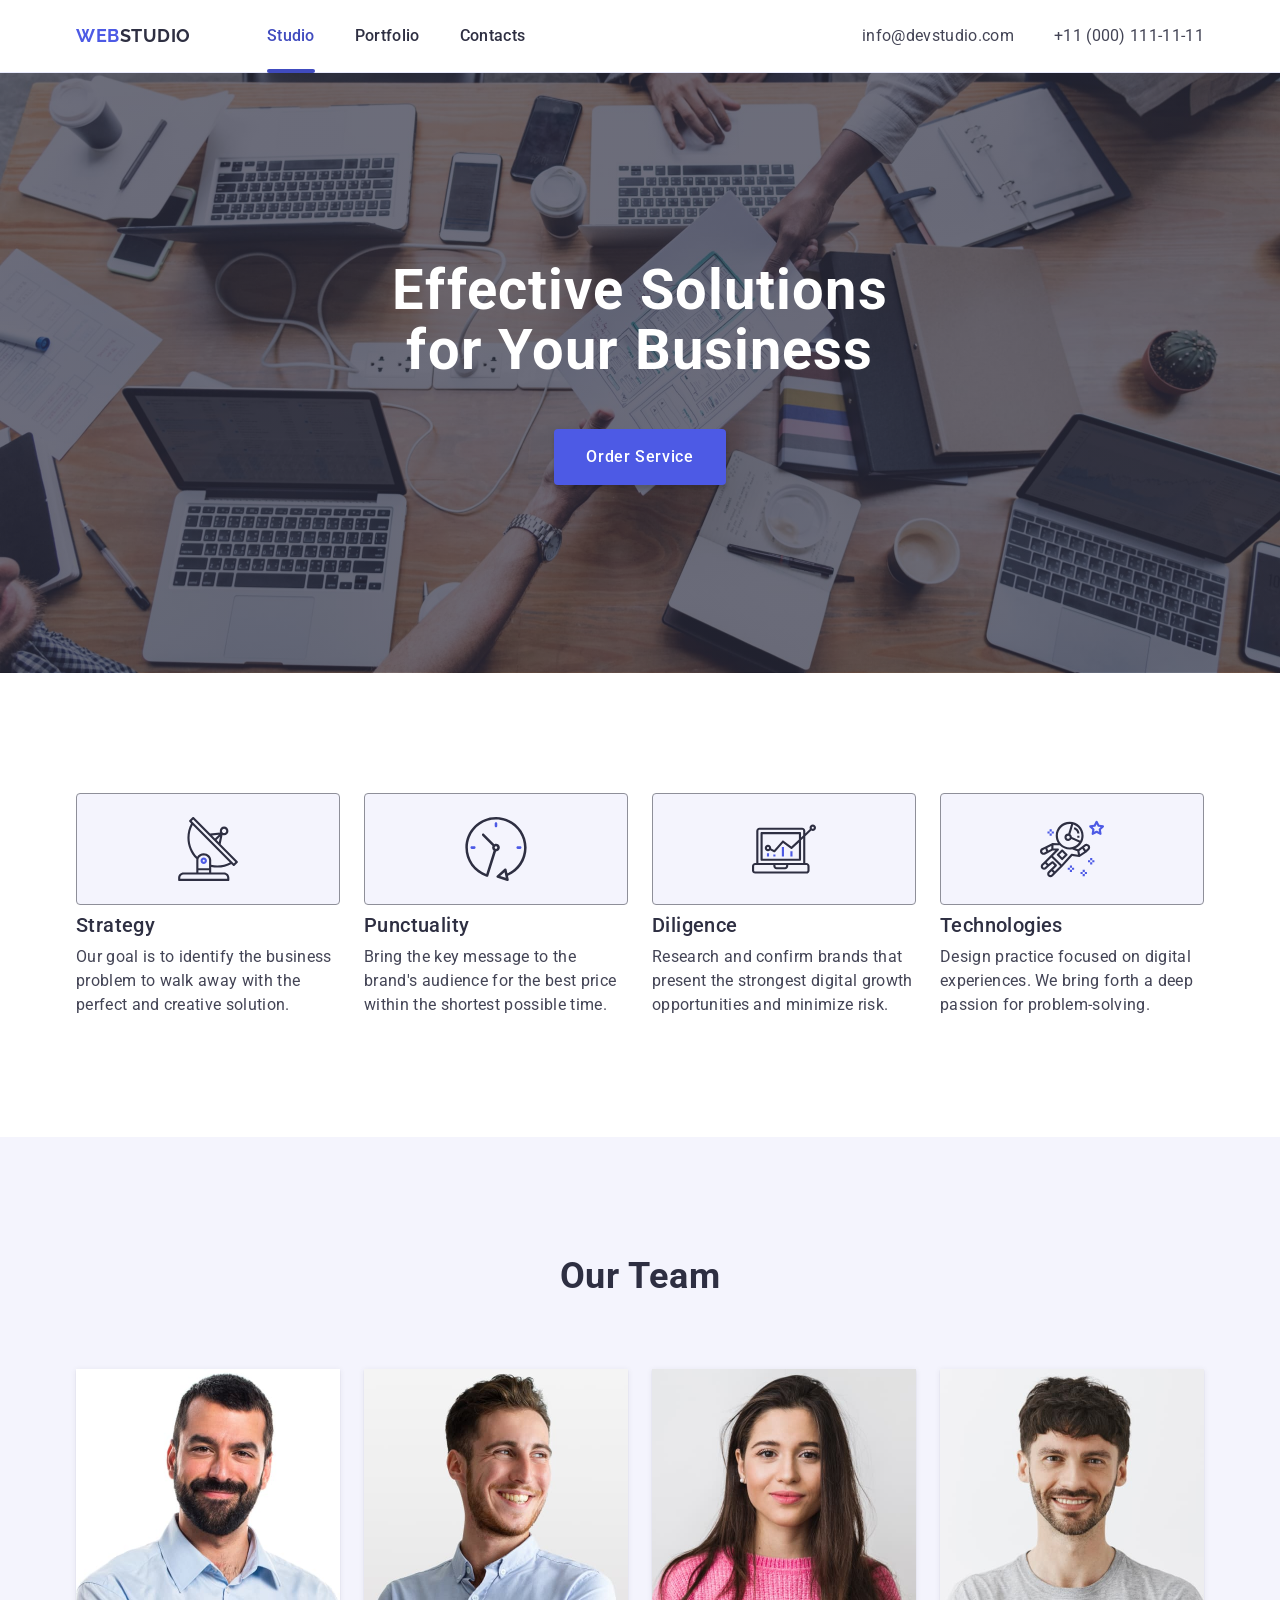
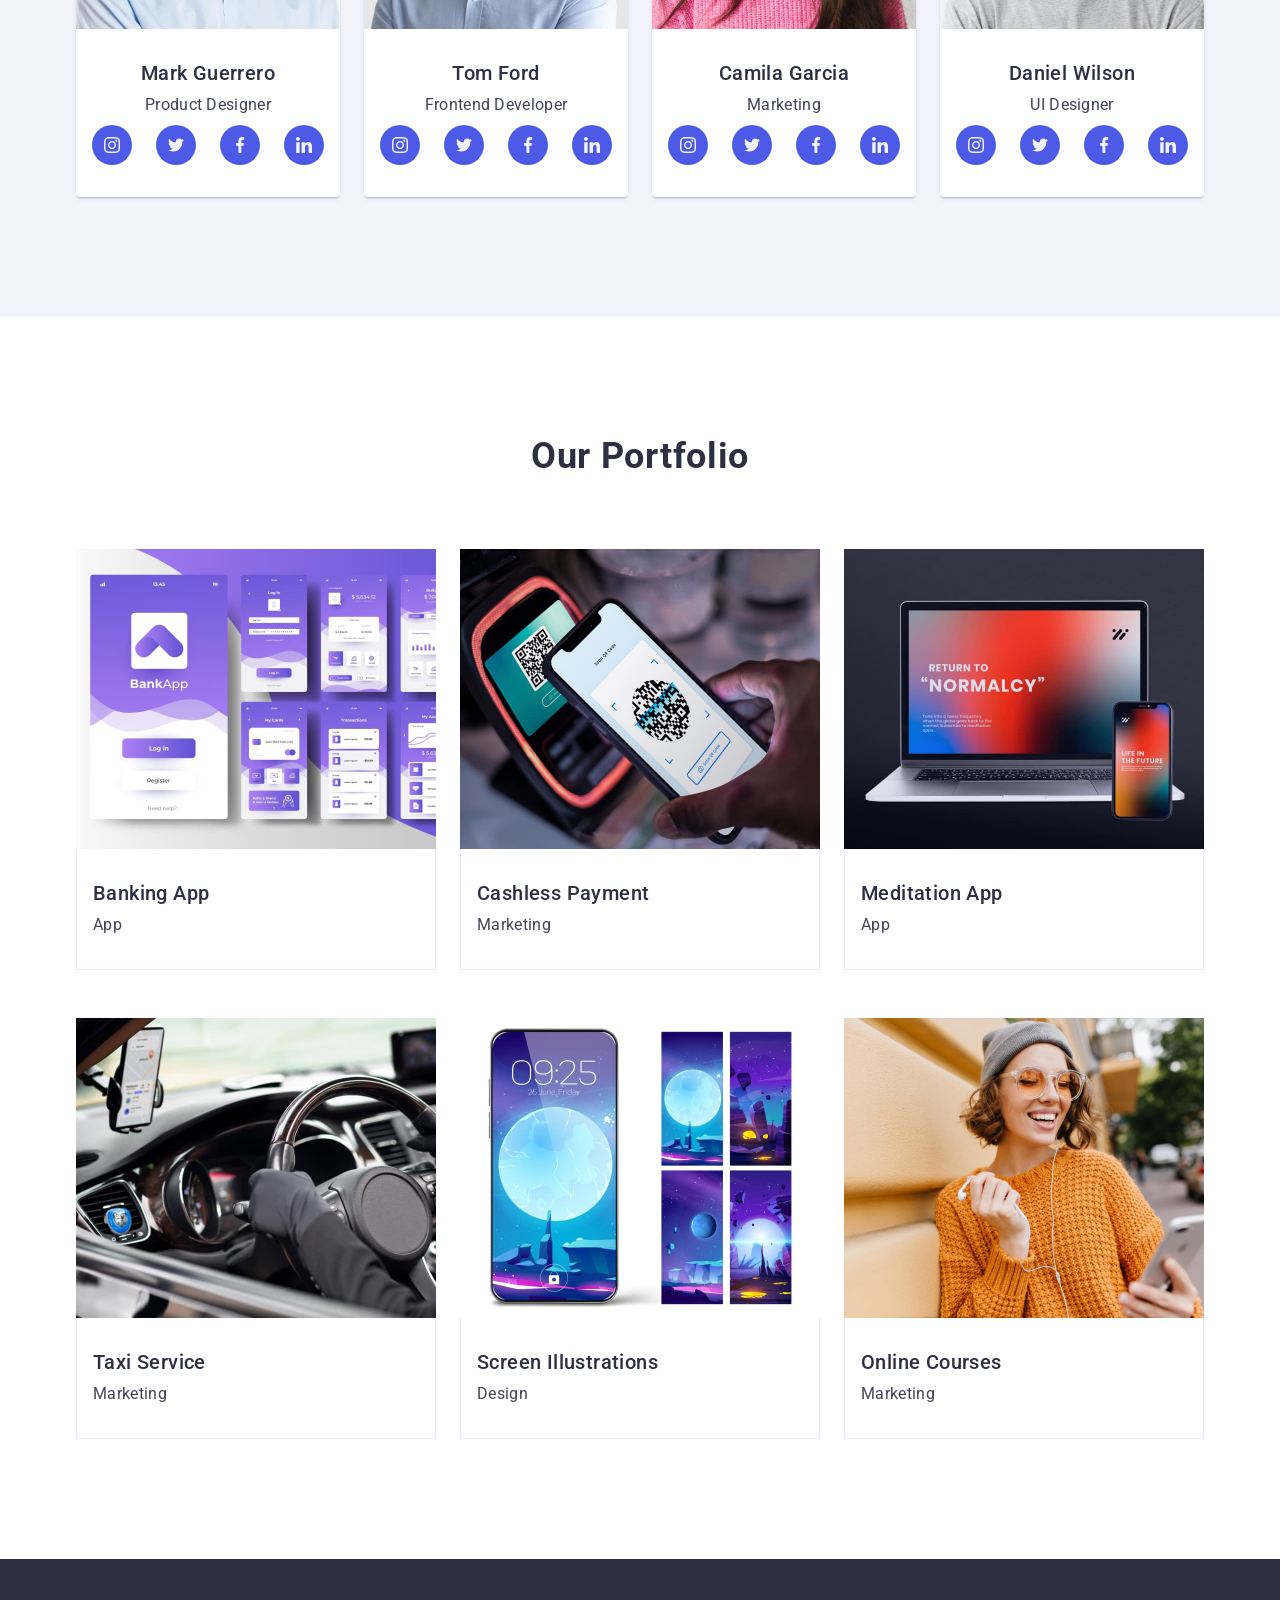
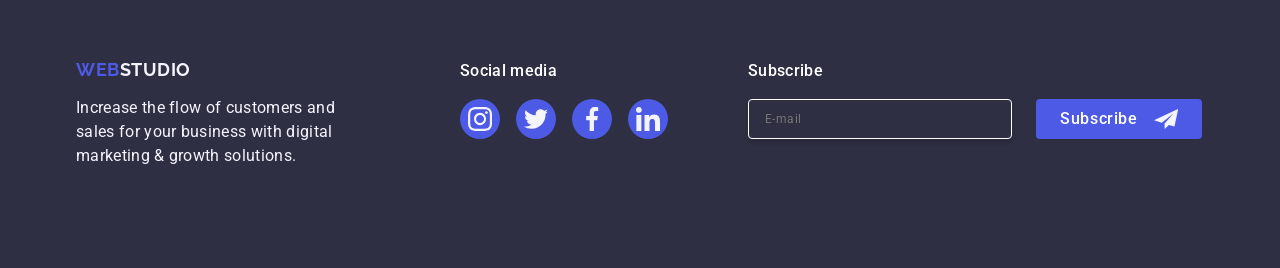
==== commit d0e29a05: "commit message" ====
--- a/index.html
+++ b/index.html
@@ -336,7 +336,7 @@
         </div>
     </footer>
     <!-- ======= MODAL SECTION ======= -->
-    <div class="modal-overlay is-open">
+    <div class="modal-overlay">
         <div class="modal">
             <button type="button" class="modal-close-btn">
                 <svg class="modal-close-icon" width="8" height="8">
--- a/css/styles.css
+++ b/css/styles.css
@@ -512,13 +512,16 @@
 }
 
 .sub-input {
+    font-size: 12px;
+    line-height: 2;
+    letter-spacing: 0.04em;
     border: 1px solid #ffffff;
     border-radius: 4px;
     width: 264px;
     height: 40px;
     box-shadow: 0 4px 4px 0 rgba(0, 0, 0, 0.15);
-    background-color: #2e2f42;
-    padding: 18px;
+    background-color: transparent;
+    padding-left: 16px;
     color: #ffffff;
 }
 
